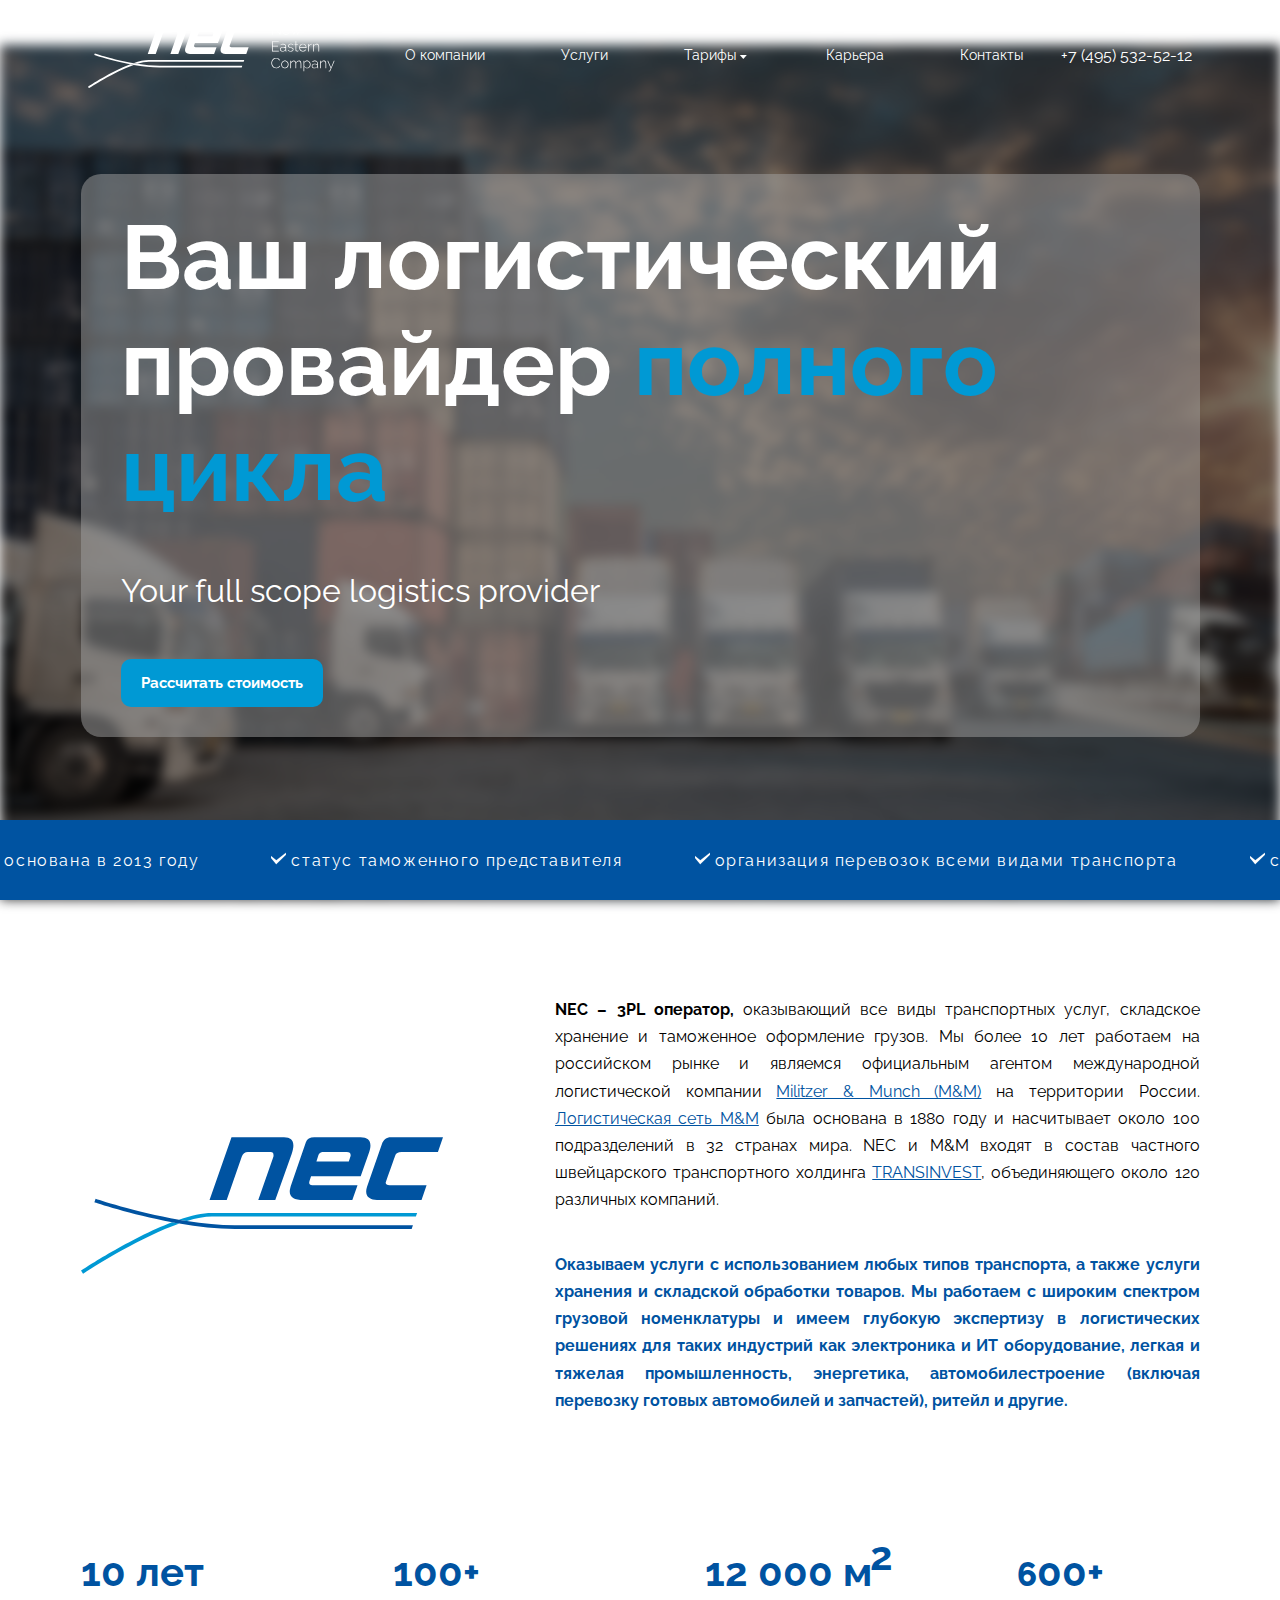
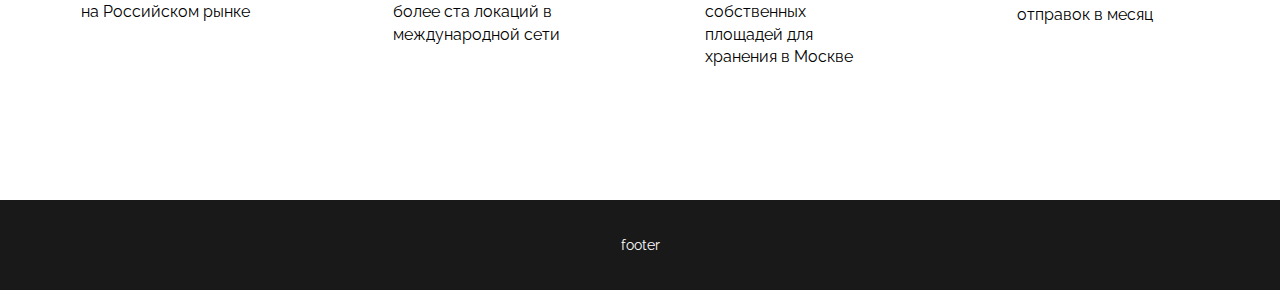
==== index.html @ 43edeeef "first commit" ====
<!DOCTYPE html>
<html lang="ru">
  <head>
    <meta charset="UTF-8" />
    <meta name="viewport" content="width=device-width, initial-scale=1.0" />
    <title>NEC</title>
    <link rel="shortcut icon" href="./img/nec-logo.svg" />
    <link rel="stylesheet" href="styles.css" />
    <link rel="preconnect" href="https://fonts.googleapis.com" />
    <link rel="preconnect" href="https://fonts.gstatic.com" crossorigin />
    <link
      href="https://fonts.googleapis.com/css2?family=Raleway:ital,wght@0,100..900;1,100..900&display=swap"
      rel="stylesheet"
    />
  </head>
  <body>
    <div class="wrapper">
      <header class="header">
        <div class="header__left"></div>
        <nav class="header__center center">
          <a class="center__about" href="index.html#about">О компании</a>
          <a class="center__services" href="#">Услуги</a>
          <div class="center__rate rate">
            Тарифы
            <div class="center__triangle-down">
              <svg class="triangle-down-svg" fill="white" viewBox="0 0 24 24">
                <style>
                  .st0 {
                    fill: none;
                  }
                </style>
                <path d="m6.5 8.5 6 7 6-7h-12z" />
                <path d="M0 0h24v24H0z" class="st0" />
                <path d="M0 0h24v24H0z" class="st0" />
              </svg>
              <nav class="rate__modal">
                <a href="#">Хранение и обработка складских грузов</a>
                <a href="#">Оказание услуг таможенного представителя</a>
                <a href="#">Транспортные услуги</a>
              </nav>
            </div>
          </div>
          <a class="center__career" href="#">Карьера</a>
          <a class="center__contact" href="#">Контакты</a>
        </nav>
        <div class="header__right right">
          <button class="right__telephone">+7 (495) 532-52-12</button>
        </div>
      </header>
      <main class="content">
        <div class="content__info info">
          <div class="info__overlay">
            <h1>Ваш логистический провайдер <span>полного цикла</span></h1>
            <h2>Your full scope logistics provider</h2>
            <button class="content__btn">Рассчитать стоимость</button>
          </div>
          <div class="content__marquee marquee">
            <div class="marquee__text">
              <p>
                <img
                  class="checkbox-svg"
                  src="./img/checkbox.svg"
                  alt="checkbox"
                />компания основана в 2013 году
              </p>
              <p>
                <img
                  class="checkbox-svg"
                  src="./img/checkbox.svg"
                  alt="checkbox"
                />статус таможенного представителя
              </p>
              <p>
                <img
                  class="checkbox-svg"
                  src="./img/checkbox.svg"
                  alt="checkbox"
                />организация перевозок всеми видами транспорта
              </p>
              <p>
                <img
                  class="checkbox-svg"
                  src="./img/checkbox.svg"
                  alt="checkbox"
                />складское хранение
              </p>
              <p>
                <img
                  class="checkbox-svg"
                  src="./img/checkbox.svg"
                  alt="checkbox"
                />компания основана в 2013 году
              </p>
              <p>
                <img
                  class="checkbox-svg"
                  src="./img/checkbox.svg"
                  alt="checkbox"
                />статус таможенного представителя
              </p>
              <p>
                <img
                  class="checkbox-svg"
                  src="./img/checkbox.svg"
                  alt="checkbox"
                />организация перевозок всеми видами транспорта
              </p>
              <p>
                <img
                  class="checkbox-svg"
                  src="./img/checkbox.svg"
                  alt="checkbox"
                />складское хранение
              </p>
              <p>
                <img
                  class="checkbox-svg"
                  src="./img/checkbox.svg"
                  alt="checkbox"
                />компания основана в 2013 году
              </p>
            </div>
          </div>
        </div>
        <div class="content__about about" id="about">
          <div class="about__upper upper">
            <div class="upper__left"></div>
            <div class="upper__right">
              <p>
                <span>NEC – 3PL оператор,</span> оказывающий все виды
                транспортных услуг, складское хранение и таможенное оформление
                грузов. Мы более 10 лет работаем на российском рынке и являемся
                официальным агентом международной логистической компании
                <a href="https://www.mumnet.com/">Militzer & Munch (M&M)</a> на
                территории России.
                <a
                  href="https://www.mumnet.com/ru/%D0%BC%D0%B5%D1%81%D1%82%D0%B0"
                  >Логистическая сеть M&M</a
                >
                была основана в 1880 году и насчитывает около 100 подразделений
                в 32 странах мира. NEC и M&M входят в состав частного
                швейцарского транспортного холдинга
                <a href="https://www.transinvest.ch/home/">TRANSINVEST</a>,
                объединяющего около 120 различных компаний.
              </p>
              <p style="color: #0053a1; font-weight: 700">
                Оказываем услуги с использованием любых типов транспорта, а
                также услуги хранения и складской обработки товаров. Мы работаем
                с широким спектром грузовой номенклатуры и имеем глубокую
                экспертизу в логистических решениях для таких индустрий как
                электроника и ИТ оборудование, легкая и тяжелая промышленность,
                энергетика, автомобилестроение (включая перевозку готовых
                автомобилей и запчастей), ритейл и другие.
              </p>
            </div>
          </div>
          <div class="about__down down">
            <div class="down__market">
              <p class="title">10 лет</p>
              <p class="text">на Российском рынке</p>
            </div>
            <div class="down__location">
              <p class="title">100+</p>
              <p class="text">более ста локаций в международной сети</p>
            </div>
            <div class="down__area">
              <p class="title">12 000 м<sup>2</sup></p>
              <p class="text">собственных площадей для хранения в Москве</p>
            </div>
            <div class="down__sending">
              <p class="title"><span>6</span>00+</p>
              <p class="text">отправок в месяц</p>
            </div>
          </div>
        </div>
      </main>
      <footer class="footer">footer</footer>
    </div>
    <script src="index.js"></script>
  </body>
</html>
---- styles.css ----
* {
  margin: 0;
  border: 0;
  padding: 0;
  box-sizing: border-box;
  font-family: "Raleway", "Arial", sans-serif;
  color: #ffff;
  scroll-behavior: smooth;
}

button {
  cursor: pointer;
}

.wrapper {
  width: 100%;
  height: 100%;
  /*  */
  display: flex;
  flex-direction: column;
  align-items: center;
  /*  */
}

/*  */
.wrapper::before {
  content: "";
  position: absolute;
  width: 100%;
  height: 100%;
  background: url(./img/content-main.jpeg) bottom center/100% no-repeat;
  filter: blur(6px) grayscale(50%) brightness(50%);
  z-index: -1;
}
/*  */

/*  */
/* HEADER */
/*  */

.header {
  width: 100%;
  /*  */
  width: 1119px;
  /*  */
  height: 10vh;
  padding-top: 20px;
  display: flex;
  flex-direction: row;
  justify-content: center;
  align-items: center;
  font-size: 14px;
  /* background-color: rgba(0, 0, 0, 0.9); */
  background-color: transparent;
}

.header__left {
  width: 25%;
  height: 100%;
  background: url(./img/logo-header.svg) center right/250px 70px no-repeat;
  /*  */
  background: url(./img/logo-header.svg) center left/250px 70px no-repeat;
  /*  */
  cursor: pointer;
}

.header__center {
  width: 50%;
  /*  */
  width: 62%;
  /*  */
  height: 100%;
  display: flex;
  flex-direction: row;
  justify-content: space-evenly;
  /*  */
  justify-content: space-around;
  /*  */
  align-items: center;
}

/* .center__about {
} */

/* .center__services {
} */

.center__rate {
  position: relative;
  display: flex;
  flex-direction: row;
  align-items: center;
  cursor: pointer;
}

.rate__modal {
  position: absolute;
  top: 50%;
  left: 50%;
  width: max-content;
  display: flex;
  flex-direction: column;
  padding: 18px 20px;
  border-radius: 10px;
  background-color: white;
  transform: translate(-50%, 15%);
  z-index: 1;
  opacity: 0;
  visibility: hidden;
  transition: opacity 1s, visibility 1s;
  /* display: none; */
}

.rate__modal::before {
  content: "";
  position: absolute;
  top: 4px;
  left: 50%;
  width: 0;
  height: 0;
  border-style: solid;
  border-width: 0px 10px 12px 10px;
  border-color: transparent transparent rgba(255, 255, 255) transparent;
  z-index: 1;
  transform: translate(-50%, -100%);
  opacity: 0;
  visibility: hidden;
  transition: opacity 1s, visibility 1s;
  /* display: none; */
}

.rate__modal a {
  width: 210px;
  font-size: 14px;
  font-weight: 600;
  color: black;
  text-decoration: none;
}

.rate__modal a:not(:last-child) {
  margin-bottom: 1.5em;
}

.rate__modal a:hover {
  color: #0098d4;
}

.center__rate:hover .rate__modal,
.center__rate:hover .rate__modal::before {
  opacity: 1;
  visibility: visible;
  transition: opacity 0.2s, visibility 0.2s;
  /* display: flex; */
}

.center__triangle-down {
  width: 14px;
  height: 18px;
  display: flex;
  flex-direction: row;
  justify-content: center;
  align-items: flex-end;
}

.triangle-down-svg {
  transition-property: fill, transform;
  transition-duration: 0.5s, 0.3s;
}

/* .center__career {
} */

/* .center__contact {
} */

.center__about,
.center__services,
.center__rate,
.center__career,
.center__contact,
.right__telephone {
  position: relative;
  transition: color 0.5s;
  text-decoration: none;
}

.center__about::after,
.center__services::after,
.center__career::after,
.center__contact::after {
  content: "";
  position: absolute;
  left: 0;
  bottom: -6px;
  width: 100%;
  height: 3px;
  background-color: #0098d4;
  transform: scale(0);
  transition: transform 0.5s;
}

.center__about:hover::after,
.center__services:hover::after,
.center__career:hover::after,
.center__contact:hover::after {
  transform: scale(1);
}

.center__about:hover,
.center__services:hover,
.center__rate:hover,
.center__career:hover,
.center__contact:hover,
.right__telephone:hover {
  color: #0098d4;
}

.center__rate:hover .triangle-down-svg {
  fill: #0098d4;
  transition-property: fill, transform;
  transition-duration: 0.5s, 0.3s;
  transform: rotate(180deg);
}

.header__right {
  /* width: 25%; */
  /*  */
  display: flex;
  flex-direction: row;
  justify-content: flex-end;
  align-items: center;
  /*  */
}

.right__telephone {
  font-size: 16px;
  background-color: transparent;
}

/*  */
/* MAIN */
/*  */

.content {
  /* position: relative;
  width: 100%;
  height: 90vh;
  display: flex;
  flex-direction: column;
  justify-content: space-between;
  align-items: center; */
}

.content__info {
  position: relative;
  width: 100%;
  height: 90vh;
  display: flex;
  flex-direction: column;
  justify-content: space-between;
  align-items: center;
}

.content__info::before {
  /* content: "";
  position: absolute;
  width: 100%;
  height: 100%;
  background: url(./img/content-main.jpeg) bottom center/100% no-repeat;
  filter: blur(6px) grayscale(80%);
  z-index: -1; */
}

.info__overlay {
  margin: auto 0;
  background-color: rgba(161, 161, 161, 0.5);
  padding: 30px 40px;
  border-radius: 20px;
}

h1 {
  width: 1039px;
  font-size: 90px;
  font-weight: 700;
}

h2 {
  margin-top: 50px;
  padding-right: 553px;
  font-size: 32px;
  font-weight: 400;
}

h1 span {
  color: #0099d4;
}

.content__btn {
  margin-top: 50px;
  margin-right: 827px;
  padding: 15px 20px;
  border-radius: 10px;
  font-size: 15px;
  font-weight: 700;
  background-color: #0099d4;
  transition: color 0.5s, background-color 0.5s;
}

.content__btn:hover {
  color: #0099d4;
  background-color: white;
  transition: color 0.5s, background-color 0.5s;
}

.content__marquee {
  width: 100%;
  height: 80px;
  display: flex;
  flex-direction: row;
  justify-content: flex-start;
  align-items: center;
  background-color: #0053a1;
  overflow: hidden;
}

.marquee__text {
  display: flex;
  margin-left: 2em;
  flex: 0 0 auto;
  letter-spacing: 0.1em;
  animation: marquee 14s linear forwards infinite;
}

.marquee__text p:not(:last-child) {
  margin-right: 4.5em;
}

.checkbox-svg {
  width: 15px;
  height: 15px;
  margin-right: 5px;
}

@keyframes marquee {
  0% {
    transform: translateX(0);
  }

  100% {
    transform: translateX(-45.7%);
  }
}

.content__about {
  width: 100%;
  /*  */
  width: 1119px;
  /*  */
  height: 100vh;
  display: flex;
  flex-direction: column;
  /*  */
  margin: 0 auto;
  /*  */
  line-height: 1.7em;
  padding-top: 6em;
}

.about__upper {
  width: 100%;
  height: 42%;
  /*  */
  height: 52%;
  /*  */
  display: flex;

  /* background-color: yellow; */
}

.upper__left {
  width: 50%;
  background: url(./img/logo-about.svg) center center/362px 137px no-repeat;
  /*  */
  background: url(./img/logo-about.svg) center left/362px 137px no-repeat;
  /*  */
}
.upper__right {
  width: 50%;
  width: 760px;
  display: flex;
  flex-direction: column;
  justify-content: space-between;
}

.upper__right p {
  text-align: justify;
  font-size: 16px;
  color: black;
}

.upper__right span {
  font-weight: 700;
  color: inherit;
}

.upper__right a {
  color: #0053a1;
  /* text-decoration: none; */
}

.upper__right a:hover {
  color: #00b7ff;
}

.about__down {
  width: 100%;
  height: 58%;
  /*  */
  height: 48%;
  /*  */
  display: flex;
  flex-direction: row;
  justify-content: space-between;
  padding-top: 4em;
  /*  */
  padding-top: 9em;
  /*  */

  /* background-color: teal; */
}

.down__market,
.down__location,
.down__area,
.down__sending {
  position: relative;
  height: 100px;
}

.title,
.title > sup,
.title > span {
  font-size: 40px;
  font-weight: 700;
  color: #0053a1;
}

.title > sup {
  position: absolute;
  top: 0;
  right: 50%;
  right: 0;
  transform: translate(25%, -60%);
}

.title > span {
  font-size: 33px;
  font-weight: 800;
}

.text {
  width: 182px;
  padding-top: 1em;
  font-size: 16px;
  font-weight: 400;
  line-height: 1.4em;
  color: black;
}

/*  */
/* FOOTER */
/*  */

.footer {
  width: 100%;
  height: 10vh;
  display: flex;
  flex-direction: row;
  justify-content: center;
  align-items: center;
  font-size: 14px;
  background-color: rgba(0, 0, 0, 0.9);
}
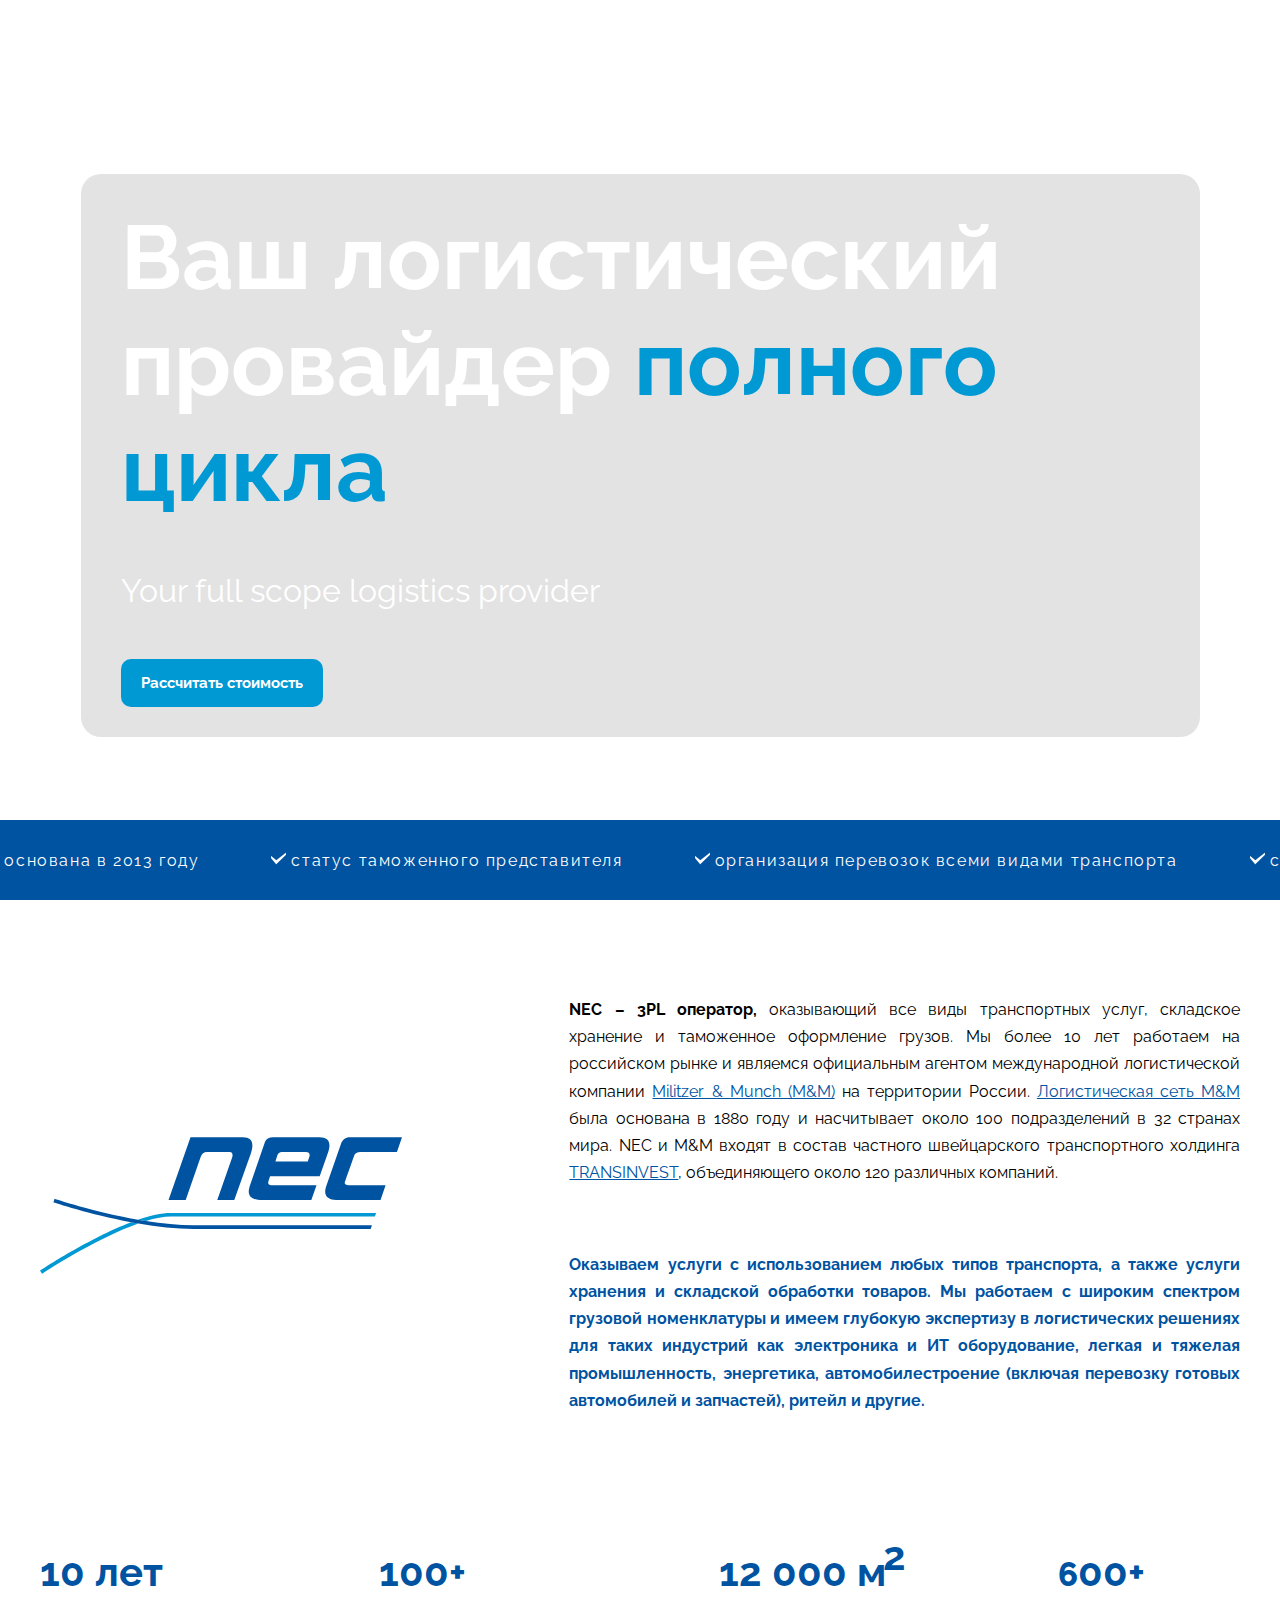
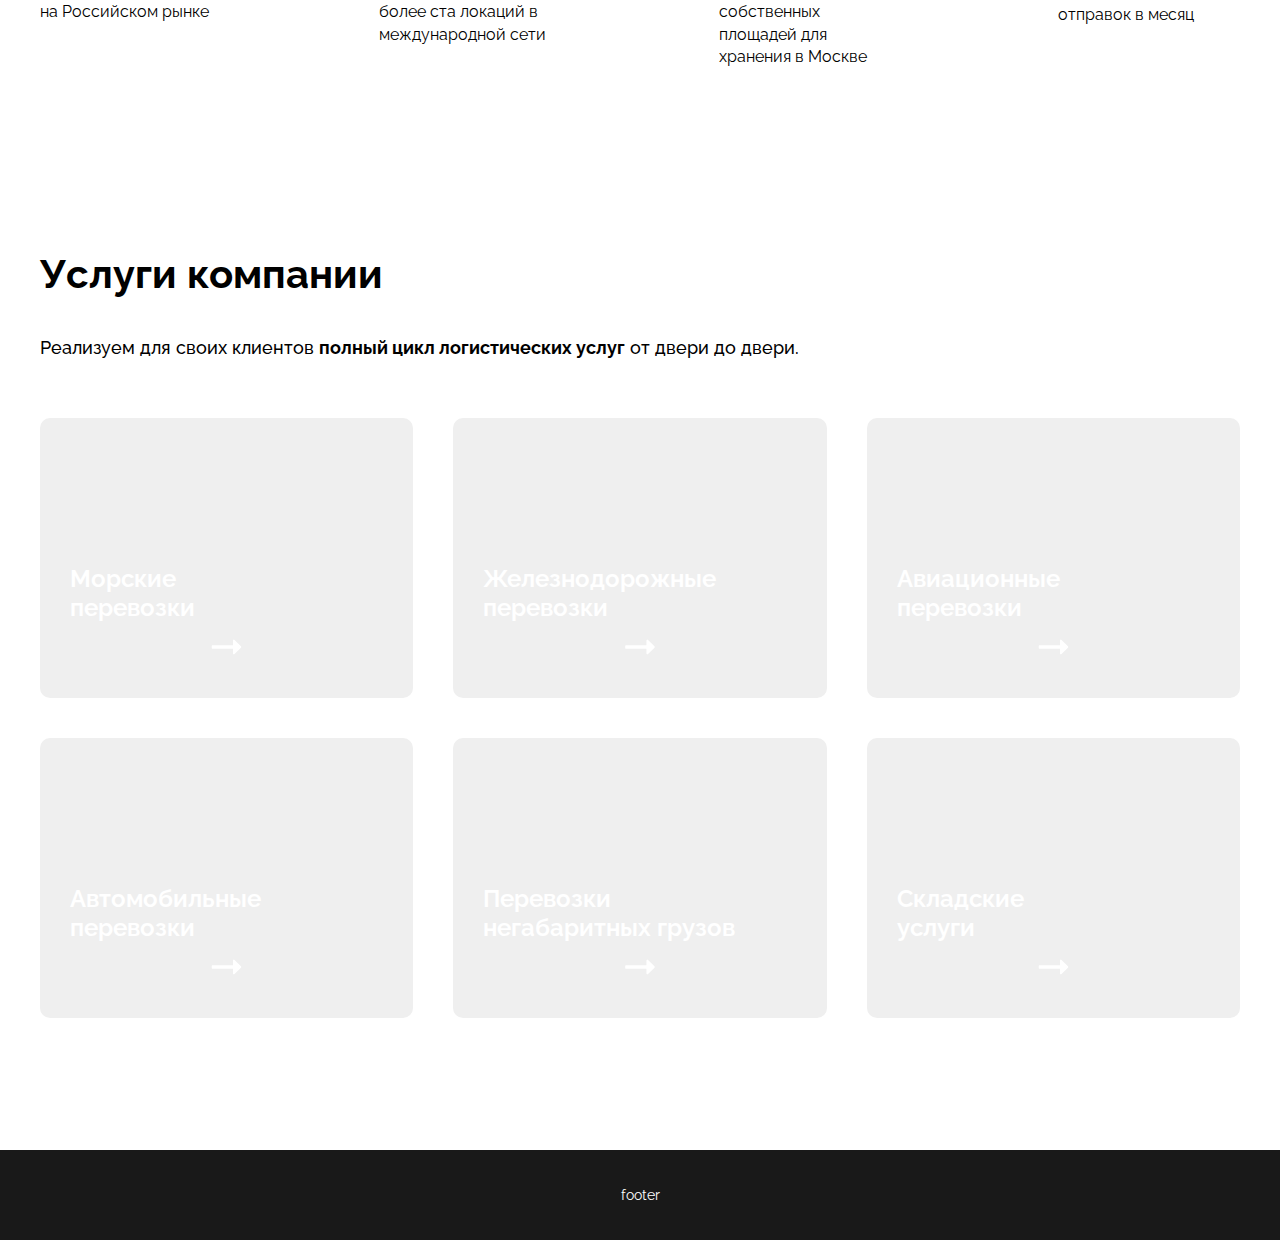
==== commit d8517efc: "half website" ====
--- a/index.html
+++ b/index.html
@@ -19,7 +19,7 @@
         <div class="header__left"></div>
         <nav class="header__center center">
           <a class="center__about" href="index.html#about">О компании</a>
-          <a class="center__services" href="#">Услуги</a>
+          <a class="center__services" href="index.html#services">Услуги</a>
           <div class="center__rate rate">
             Тарифы
             <div class="center__triangle-down">
@@ -173,6 +173,39 @@
             </div>
           </div>
         </div>
+        <div class="content__services services" id="services">
+          <h2>Услуги компании</h2>
+          <h3>
+            Реализуем для своих клиентов
+            <span>полный цикл логистических услуг</span> от двери до двери.
+          </h3>
+          <nav class="services__set">
+            <button class="services__sea-freight set-btn">
+              <p>Морские перевозки</p>
+              <img class="arrow-right-svg" src="./img/arrow-right.svg" alt="" />
+            </button>
+            <button class="services__railway-freight set-btn">
+              <p>Железнодорожные перевозки</p>
+              <img class="arrow-right-svg" src="./img/arrow-right.svg" alt="" />
+            </button>
+            <button class="services__air-freight set-btn">
+              <p>Авиационные перевозки</p>
+              <img class="arrow-right-svg" src="./img/arrow-right.svg" alt="" />
+            </button>
+            <button class="services__road-freight set-btn">
+              <p>Автомобильные перевозки</p>
+              <img class="arrow-right-svg" src="./img/arrow-right.svg" alt="" />
+            </button>
+            <button class="services__oversized-cargoes-transportation set-btn">
+              <p>Перевозки <span>негабаритных грузов</span></p>
+              <img class="arrow-right-svg" src="./img/arrow-right.svg" alt="" />
+            </button>
+            <button class="services__warehousing-services set-btn">
+              <p>Складские услуги</p>
+              <img class="arrow-right-svg" src="./img/arrow-right.svg" alt="" />
+            </button>
+          </nav>
+        </div>
       </main>
       <footer class="footer">footer</footer>
     </div>
--- a/styles.css
+++ b/styles.css
@@ -4,7 +4,6 @@
   padding: 0;
   box-sizing: border-box;
   font-family: "Raleway", "Arial", sans-serif;
-  color: #ffff;
   scroll-behavior: smooth;
 }
 
@@ -28,8 +27,11 @@
   position: absolute;
   width: 100%;
   height: 100%;
-  background: url(./img/content-main.jpeg) bottom center/100% no-repeat;
-  filter: blur(6px) grayscale(50%) brightness(50%);
+  /* background: url(./img/content-main.jpeg) bottom center/100% no-repeat; */
+  background: url(https://optim.tildacdn.com/tild6464-6234-4565-a164-373837366163/-/format/webp/bg.png)
+    center center/100% no-repeat;
+  /* filter: blur(6px) grayscale(50%) brightness(50%); */
+  filter: brightness(70%);
   z-index: -1;
 }
 /*  */
@@ -42,16 +44,21 @@
   width: 100%;
   /*  */
   width: 1119px;
+  width: 80em;
+  /* width: 1200px; */
   /*  */
   height: 10vh;
-  padding-top: 20px;
+  padding-top: 30px;
+  /* padding-top: 30px; */
+  /* padding-top: 40px; */
+  /* margin-top: 40px; */
   display: flex;
   flex-direction: row;
   justify-content: center;
   align-items: center;
   font-size: 14px;
   /* background-color: rgba(0, 0, 0, 0.9); */
-  background-color: transparent;
+  /* background-color: transparent; */
 }
 
 .header__left {
@@ -181,6 +188,7 @@
 .right__telephone {
   position: relative;
   transition: color 0.5s;
+  color: #ffff;
   text-decoration: none;
 }
 
@@ -259,6 +267,7 @@
   flex-direction: column;
   justify-content: space-between;
   align-items: center;
+  color: #ffff;
 }
 
 .content__info::before {
@@ -274,6 +283,10 @@
 .info__overlay {
   margin: auto 0;
   background-color: rgba(161, 161, 161, 0.5);
+  /*  */
+  background-color: rgba(161, 161, 161, 0.3);
+
+  /*  */
   padding: 30px 40px;
   border-radius: 20px;
 }
@@ -302,6 +315,7 @@
   border-radius: 10px;
   font-size: 15px;
   font-weight: 700;
+  color: #ffff;
   background-color: #0099d4;
   transition: color 0.5s, background-color 0.5s;
 }
@@ -355,6 +369,7 @@
   width: 100%;
   /*  */
   width: 1119px;
+  width: 1200px;
   /*  */
   height: 100vh;
   display: flex;
@@ -373,8 +388,6 @@
   height: 52%;
   /*  */
   display: flex;
-
-  /* background-color: yellow; */
 }
 
 .upper__left {
@@ -425,8 +438,6 @@
   /*  */
   padding-top: 9em;
   /*  */
-
-  /* background-color: teal; */
 }
 
 .down__market,
@@ -467,6 +478,180 @@
   color: black;
 }
 
+.content__services {
+  width: 100%;
+  width: 1200px;
+  height: 100vh;
+  color: #ffff;
+  color: black;
+  margin: 0 auto;
+}
+
+.content__services > h2 {
+  font-size: 40px;
+  font-weight: 700;
+}
+
+.content__services > h3 {
+  padding-top: 40px;
+  font-size: 18px;
+  font-weight: 500;
+}
+
+.content__services > h3 > span {
+  font-weight: 700;
+}
+
+.services__set {
+  width: 100%;
+  display: flex;
+  flex-direction: row;
+  flex-wrap: wrap;
+  align-items: center;
+  padding-top: 60px;
+}
+
+.set-btn {
+  position: relative;
+  width: 360px;
+  /* width: 33.33%; */
+  height: 280px;
+  display: flex;
+  flex-direction: column;
+  justify-content: center;
+  flex: 1 0 auto;
+  padding: 0 30px;
+  border-radius: 10px;
+  font-size: 24px;
+  font-weight: 650;
+  color: #ffff;
+  transition: transform 0.2s;
+  z-index: 0;
+}
+
+.set-btn::before {
+  border-radius: 10px;
+}
+
+.set-btn:hover {
+  transform: scale(1.05);
+}
+
+.set-btn > p {
+  width: 240px;
+  padding-top: 110px;
+  text-align: left;
+}
+
+.services__sea-freight > p {
+  width: 200px;
+}
+
+.services__warehousing-services > p {
+  width: 130px;
+}
+
+.services__oversized-cargoes-transportation > p > span {
+  display: block;
+  width: 255px;
+}
+
+.services__sea-freight::before {
+  content: "";
+  position: absolute;
+  top: 0;
+  left: 0;
+  width: 100%;
+  height: 100%;
+  background: url(https://optim.tildacdn.com/tild3962-3135-4561-a635-656566323666/-/cover/432x336/center/center/-/format/webp/image.png)
+    center center/100% no-repeat;
+  filter: brightness(40%) contrast(80%);
+  z-index: -1;
+}
+
+.services__railway-freight::before {
+  content: "";
+  position: absolute;
+  top: 0;
+  left: 0;
+  width: 100%;
+  height: 100%;
+  background: url(https://optim.tildacdn.com/tild6530-3938-4464-b666-646639633562/-/cover/432x336/center/center/-/format/webp/noroot.jpg)
+    center center/100% no-repeat;
+  filter: brightness(40%) contrast(80%);
+  z-index: -1;
+}
+
+.services__air-freight::before {
+  content: "";
+  position: absolute;
+  top: 0;
+  left: 0;
+  width: 100%;
+  height: 100%;
+  background: url(https://optim.tildacdn.com/tild3861-3564-4766-a566-633937653135/-/cover/432x336/center/center/-/format/webp/noroot.jpg)
+    center center/100% no-repeat;
+  filter: brightness(40%) contrast(80%);
+  z-index: -1;
+}
+
+.services__road-freight::before {
+  content: "";
+  position: absolute;
+  top: 0;
+  left: 0;
+  width: 100%;
+  height: 100%;
+  background: url(https://optim.tildacdn.com/tild3264-3964-4535-a139-363664616536/-/cover/432x336/center/center/-/format/webp/image.png)
+    center center/100% no-repeat;
+  filter: brightness(40%) contrast(80%);
+  z-index: -1;
+}
+
+.services__oversized-cargoes-transportation::before {
+  content: "";
+  position: absolute;
+  top: 0;
+  left: 0;
+  width: 100%;
+  height: 100%;
+  background: url(https://optim.tildacdn.com/tild6236-6363-4535-b036-633136323230/-/cover/432x336/center/center/-/format/webp/noroot.jpg)
+    center top/110% no-repeat;
+  filter: brightness(40%) contrast(80%);
+  z-index: -1;
+}
+
+.services__warehousing-services::before {
+  content: "";
+  position: absolute;
+  top: 0;
+  left: 0;
+  width: 100%;
+  height: 100%;
+  background: url(https://optim.tildacdn.com/tild3735-3735-4165-b033-356133346433/-/cover/432x336/center/center/-/format/webp/image.png)
+    center center/100% no-repeat;
+  filter: brightness(40%) contrast(80%);
+  z-index: -1;
+}
+
+.services__sea-freight,
+.services__railway-freight,
+.services__air-freight {
+  margin-bottom: 40px;
+}
+
+.services__railway-freight,
+.services__oversized-cargoes-transportation {
+  margin-left: 40px;
+  margin-right: 40px;
+}
+
+.arrow-right-svg {
+  width: auto;
+  height: 40px;
+  padding-top: 10px;
+}
+
 /*  */
 /* FOOTER */
 /*  */
@@ -479,5 +664,6 @@
   justify-content: center;
   align-items: center;
   font-size: 14px;
+  color: #ffff;
   background-color: rgba(0, 0, 0, 0.9);
 }
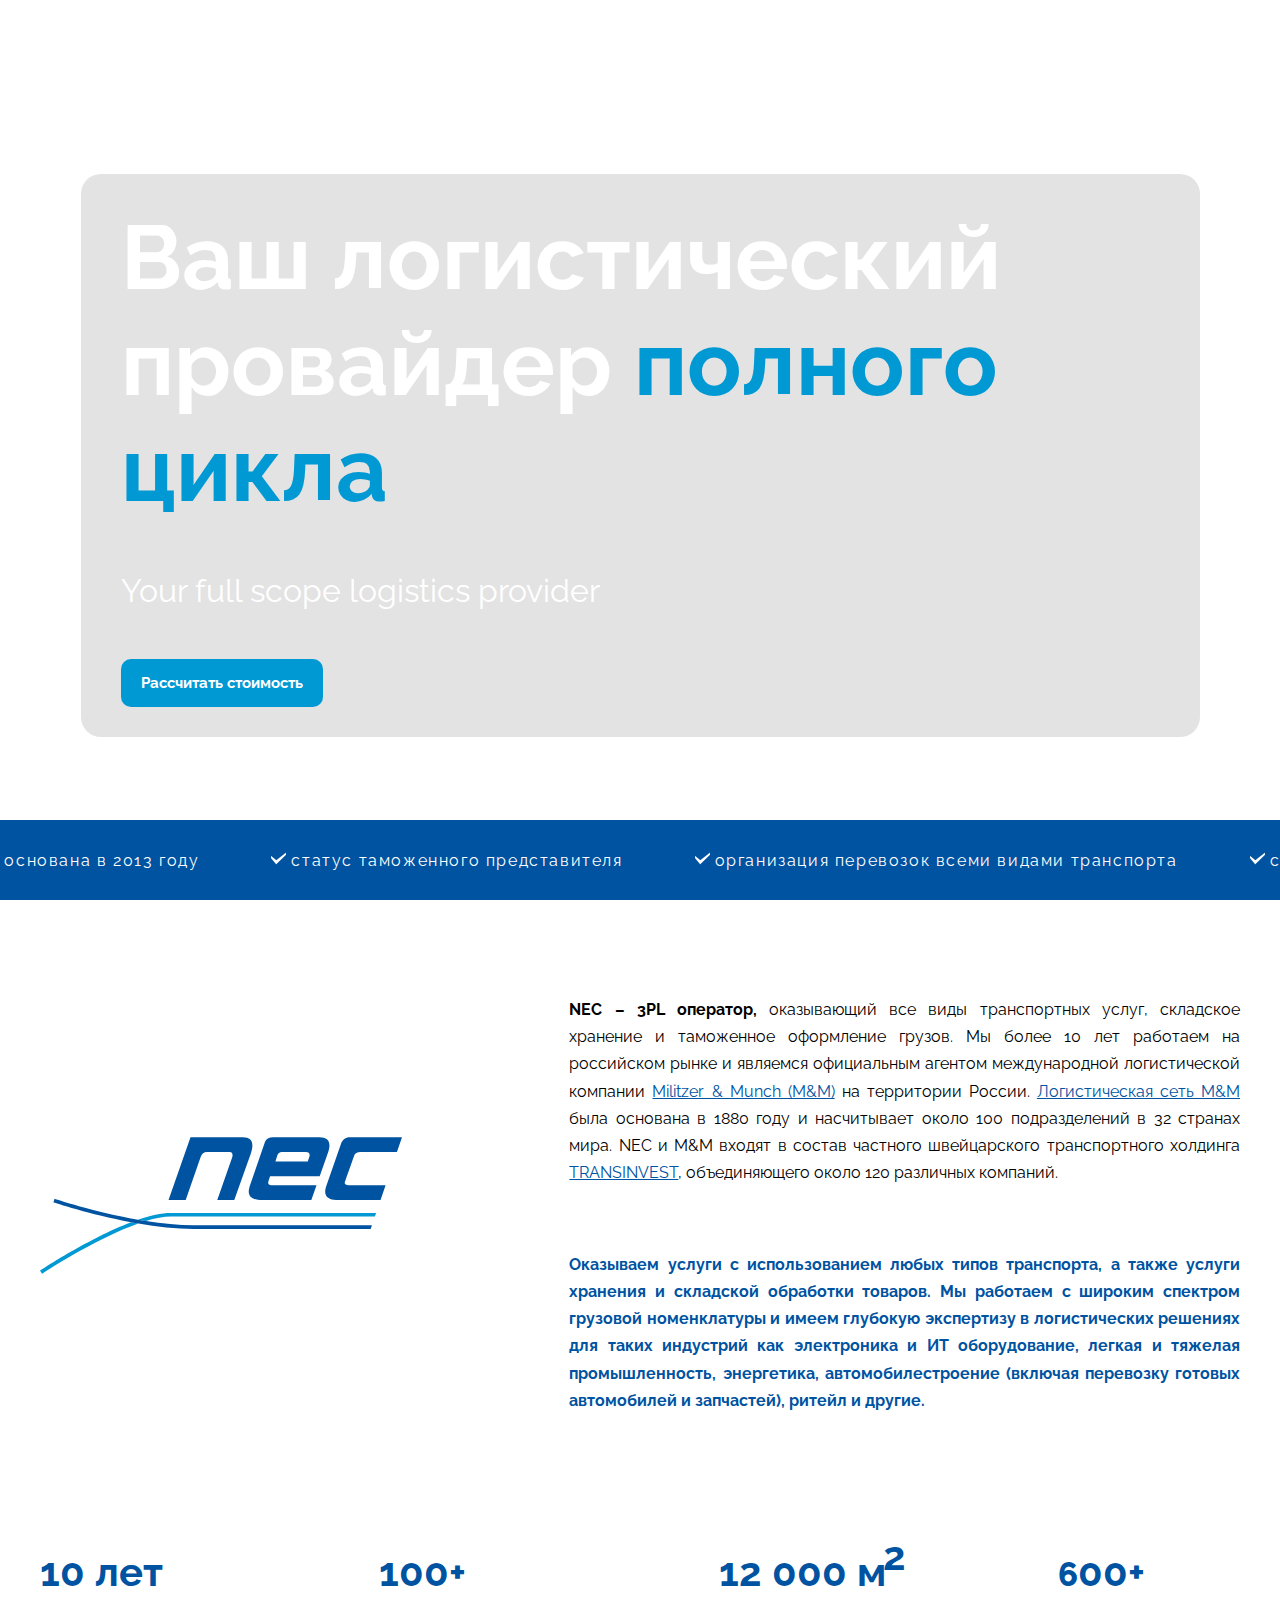
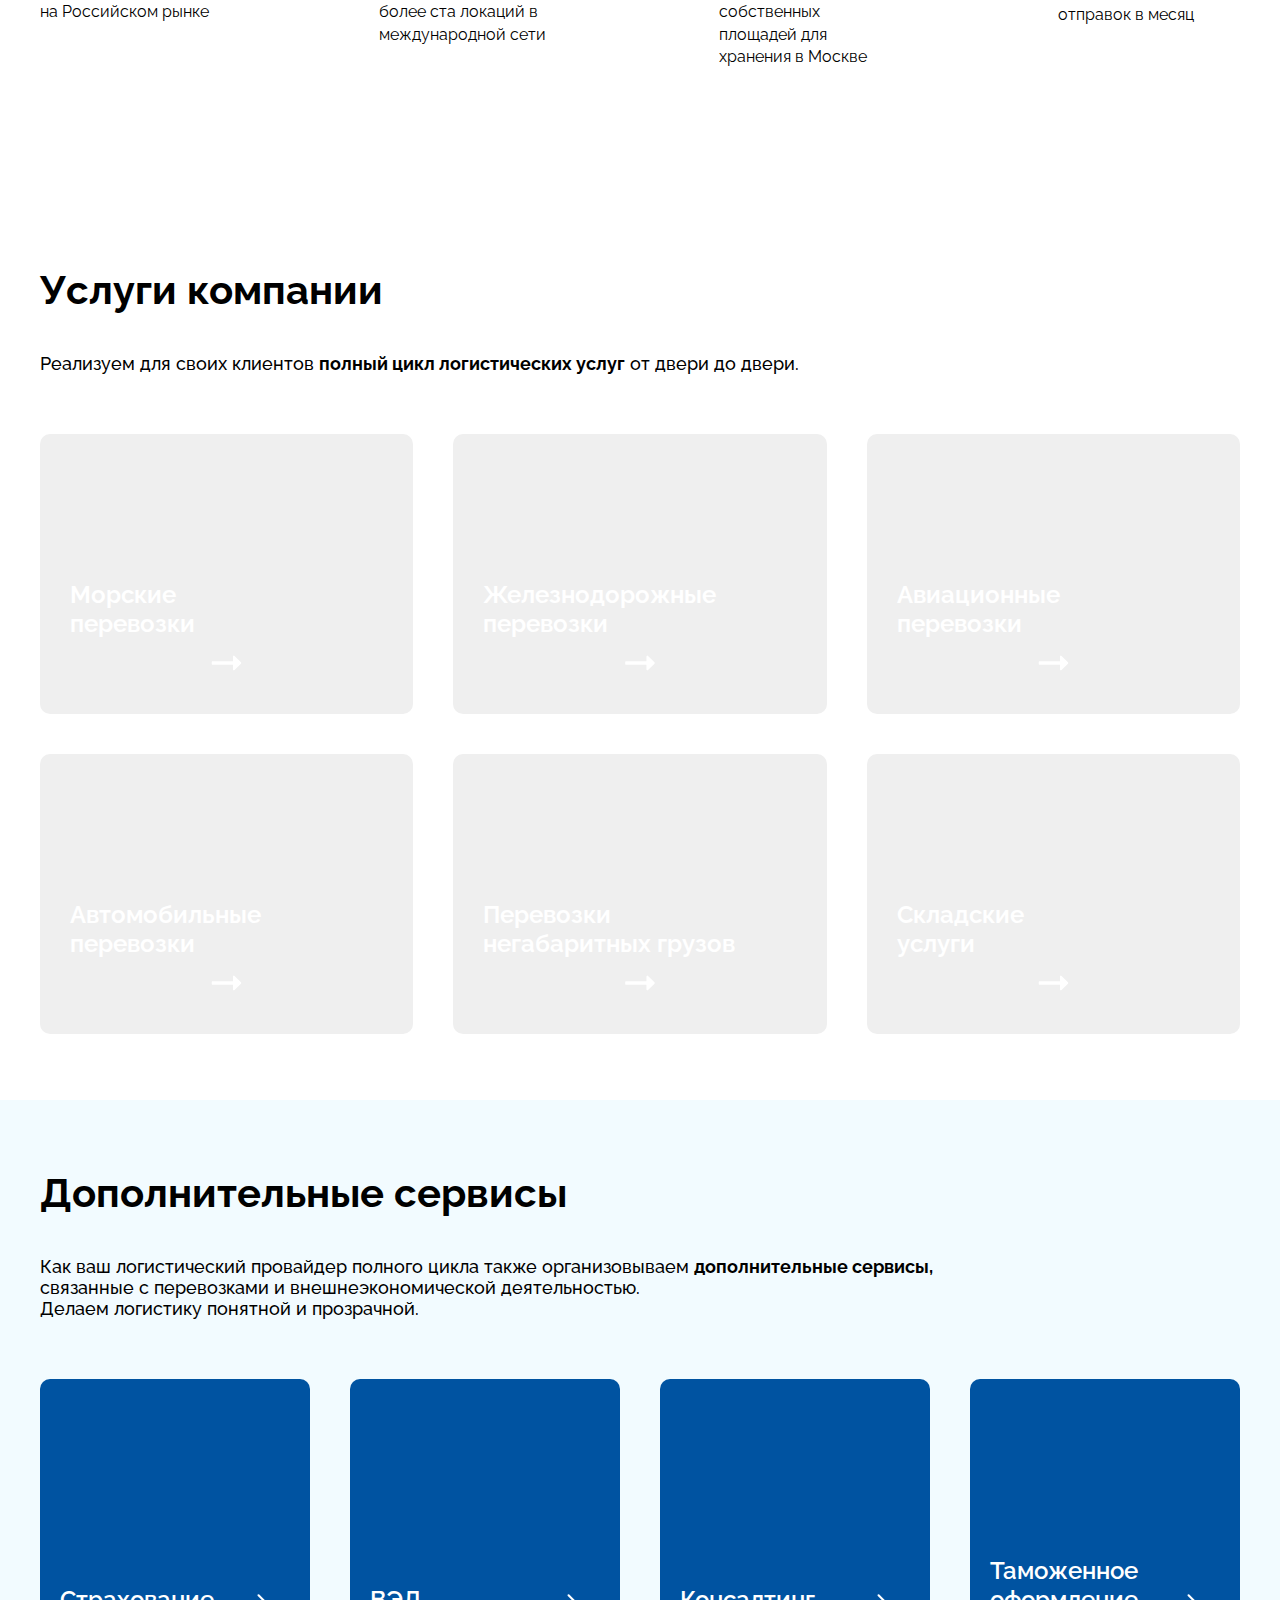
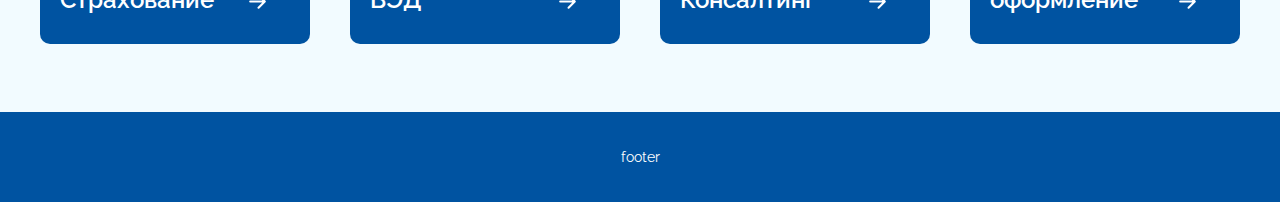
==== commit 9d2cbb04: "add additional-services" ====
--- a/index.html
+++ b/index.html
@@ -44,7 +44,7 @@
           <a class="center__contact" href="#">Контакты</a>
         </nav>
         <div class="header__right right">
-          <button class="right__telephone">+7 (495) 532-52-12</button>
+          <button class="right__phone">+7 (495) 532-52-12</button>
         </div>
       </header>
       <main class="content">
@@ -174,41 +174,97 @@
           </div>
         </div>
         <div class="content__services services" id="services">
-          <h2>Услуги компании</h2>
-          <h3>
-            Реализуем для своих клиентов
-            <span>полный цикл логистических услуг</span> от двери до двери.
-          </h3>
-          <nav class="services__set">
-            <button class="services__sea-freight set-btn">
-              <p>Морские перевозки</p>
-              <img class="arrow-right-svg" src="./img/arrow-right.svg" alt="" />
-            </button>
-            <button class="services__railway-freight set-btn">
-              <p>Железнодорожные перевозки</p>
-              <img class="arrow-right-svg" src="./img/arrow-right.svg" alt="" />
-            </button>
-            <button class="services__air-freight set-btn">
-              <p>Авиационные перевозки</p>
-              <img class="arrow-right-svg" src="./img/arrow-right.svg" alt="" />
-            </button>
-            <button class="services__road-freight set-btn">
-              <p>Автомобильные перевозки</p>
-              <img class="arrow-right-svg" src="./img/arrow-right.svg" alt="" />
-            </button>
-            <button class="services__oversized-cargoes-transportation set-btn">
-              <p>Перевозки <span>негабаритных грузов</span></p>
-              <img class="arrow-right-svg" src="./img/arrow-right.svg" alt="" />
-            </button>
-            <button class="services__warehousing-services set-btn">
-              <p>Складские услуги</p>
-              <img class="arrow-right-svg" src="./img/arrow-right.svg" alt="" />
-            </button>
-          </nav>
+          <div class="services__info info-services">
+            <h2>Услуги компании</h2>
+            <h3>
+              Реализуем для своих клиентов
+              <span>полный цикл логистических услуг</span> от двери до двери.
+            </h3>
+            <div class="services__set">
+              <button class="services__sea-freight set-btn">
+                <p>Морские перевозки</p>
+                <img class="arrow-right-svg" src="./img/arrow-right.svg" alt="" />
+              </button>
+              <button class="services__railway-freight set-btn">
+                <p>Железнодорожные перевозки</p>
+                <img class="arrow-right-svg" src="./img/arrow-right.svg" alt="" />
+              </button>
+              <button class="services__air-freight set-btn">
+                <p>Авиационные перевозки</p>
+                <img class="arrow-right-svg" src="./img/arrow-right.svg" alt="" />
+              </button>
+              <button class="services__road-freight set-btn">
+                <p>Автомобильные перевозки</p>
+                <img class="arrow-right-svg" src="./img/arrow-right.svg" alt="" />
+              </button>
+              <button class="services__oversized-cargoes-transportation set-btn">
+                <p>Перевозки <span>негабаритных грузов</span></p>
+                <img class="arrow-right-svg" src="./img/arrow-right.svg" alt="" />
+              </button>
+              <button class="services__warehousing-services set-btn">
+                <p>Складские услуги</p>
+                <img class="arrow-right-svg" src="./img/arrow-right.svg" alt="" />
+              </button>
+            </div>
+          </div>
+        </div>
+        <div
+          class="content__additional-services additional-services"
+          id="additional-services"
+        >
+          <div class="additional-services__info info-additional">
+            <h2>Дополнительные сервисы</h2>
+            <h3>
+              Как ваш логистический провайдер полного цикла также организовываем
+              <span class="info-additional__emphasis"
+                >дополнительные сервисы,</span
+              >
+              связанные с перевозками и внешнеэкономической деятельностью.
+              <span class="info-additional__paragraph"
+                >Делаем логистику понятной и прозрачной.</span
+              >
+            </h3>
+            <div class="info-additional__cards cards">
+              <button class="cards__insurance cards-btn">
+                <p>Страхование</p>
+                <img
+                  class="arrow-right-additional-svg"
+                  src="./img/arrow-right-additional.svg"
+                  alt=""
+                />
+              </button>
+              <button
+                class="cards__foreignEconomicActivity cards-btn"
+              >
+                <p>ВЭД</p>
+                <img
+                  class="arrow-right-additional-svg"
+                  src="./img/arrow-right-additional.svg"
+                  alt=""
+                />
+              </button>
+              <button class="cards__consulting cards-btn">
+                <p>Консалтинг</p>
+                <img
+                  class="arrow-right-additional-svg"
+                  src="./img/arrow-right-additional.svg"
+                  alt=""
+                />
+              </button>
+              <button class="cards__customsClearance cards-btn">
+                <p>Таможенное оформление</p>
+                <img
+                  class="arrow-right-additional-svg"
+                  src="./img/arrow-right-additional.svg"
+                  alt=""
+                />
+              </button>
+            </div>
+          </div>
         </div>
       </main>
       <footer class="footer">footer</footer>
     </div>
-    <script src="index.js"></script>
+    <script type="module" src="index.js"></script>
   </body>
 </html>
--- a/styles.css
+++ b/styles.css
@@ -14,11 +14,9 @@
 .wrapper {
   width: 100%;
   height: 100%;
-  /*  */
   display: flex;
   flex-direction: column;
   align-items: center;
-  /*  */
 }
 
 /*  */
@@ -49,9 +47,6 @@
   /*  */
   height: 10vh;
   padding-top: 30px;
-  /* padding-top: 30px; */
-  /* padding-top: 40px; */
-  /* margin-top: 40px; */
   display: flex;
   flex-direction: row;
   justify-content: center;
@@ -64,10 +59,7 @@
 .header__left {
   width: 25%;
   height: 100%;
-  background: url(./img/logo-header.svg) center right/250px 70px no-repeat;
-  /*  */
   background: url(./img/logo-header.svg) center left/250px 70px no-repeat;
-  /*  */
   cursor: pointer;
 }
 
@@ -185,7 +177,7 @@
 .center__rate,
 .center__career,
 .center__contact,
-.right__telephone {
+.right__phone {
   position: relative;
   transition: color 0.5s;
   color: #ffff;
@@ -219,7 +211,7 @@
 .center__rate:hover,
 .center__career:hover,
 .center__contact:hover,
-.right__telephone:hover {
+.right__phone:hover {
   color: #0098d4;
 }
 
@@ -240,7 +232,7 @@
   /*  */
 }
 
-.right__telephone {
+.right__phone {
   font-size: 16px;
   background-color: transparent;
 }
@@ -249,15 +241,15 @@
 /* MAIN */
 /*  */
 
-.content {
-  /* position: relative;
+/* .content {
+  position: relative;
   width: 100%;
   height: 90vh;
   display: flex;
   flex-direction: column;
   justify-content: space-between;
-  align-items: center; */
-}
+  align-items: center;
+} */
 
 .content__info {
   position: relative;
@@ -270,15 +262,15 @@
   color: #ffff;
 }
 
-.content__info::before {
-  /* content: "";
+/* .content__info::before {
+  content: "";
   position: absolute;
   width: 100%;
   height: 100%;
   background: url(./img/content-main.jpeg) bottom center/100% no-repeat;
   filter: blur(6px) grayscale(80%);
-  z-index: -1; */
-}
+  z-index: -1;
+} */
 
 .info__overlay {
   margin: auto 0;
@@ -355,15 +347,9 @@
   margin-right: 5px;
 }
 
-@keyframes marquee {
-  0% {
-    transform: translateX(0);
-  }
-
-  100% {
-    transform: translateX(-45.7%);
-  }
-}
+/*  */
+/* CONTENT__ABOUT */
+/*  */
 
 .content__about {
   width: 100%;
@@ -478,27 +464,38 @@
   color: black;
 }
 
+/*  */
+/* CONTENT__SERVICES */
+/*  */
+
 .content__services {
   width: 100%;
+  height: 100vh;
+  display: flex;
+  justify-content: center;
+  align-items: center;
+}
+
+.info-services {
   width: 1200px;
-  height: 100vh;
-  color: #ffff;
-  color: black;
-  margin: 0 auto;
-}
-
-.content__services > h2 {
+  display: flex;
+  flex-direction: column;
+}
+
+.info-services > h2 {
+  margin-top: 0;
   font-size: 40px;
   font-weight: 700;
 }
 
-.content__services > h3 {
+.info-services > h3 {
   padding-top: 40px;
   font-size: 18px;
   font-weight: 500;
-}
-
-.content__services > h3 > span {
+  animation: from-left 0.7s forwards;
+}
+
+.info-services > h3 > span {
   font-weight: 700;
 }
 
@@ -653,6 +650,462 @@
 }
 
 /*  */
+/* CONTENT__ADDITIONAL-SERVICES */
+/*  */
+
+.content__additional-services {
+  width: 100%;
+  /* height: 76vh; */
+  height: 68vh;
+  display: flex;
+  justify-content: center;
+  align-items: center;
+  background-color: rgb(242, 251, 255);
+}
+
+.additional-services__info {
+  width: 1200px;
+  display: flex;
+  flex-direction: column;
+}
+
+.additional-services__info > h2 {
+  margin-top: 0;
+  font-size: 40px;
+  font-weight: 700;
+}
+
+.additional-services__info > h3 {
+  width: 900px;
+  padding-top: 40px;
+  font-size: 18px;
+  font-weight: 500;
+  animation: from-left 0.7s forwards;
+}
+
+.info-additional__emphasis {
+  font-weight: 700;
+}
+
+.info-additional__paragraph {
+  display: block;
+}
+
+.info-additional__cards {
+  width: 100%;
+  display: flex;
+  flex-direction: row;
+  align-items: center;
+  padding-top: 60px;
+}
+
+.cards-btn {
+  width: 265px;
+  height: 265px;
+  position: relative;
+  display: flex;
+  flex-direction: row;
+  justify-content: flex-start;
+  align-items: flex-end;
+  flex: 1 0 auto;
+  padding: 0 30px 30px 20px;
+  border-radius: 10px;
+  font-size: 24px;
+  font-weight: 600;
+  transition: transform 0.2s;
+  color: #ffff;
+  background-color: #0053a1;
+  z-index: 0;
+}
+
+.cards-btn:hover {
+  transform: scale(1.05);
+}
+
+.cards-btn > p {
+  width: 185px;
+  text-align: left;
+}
+
+.cards__foreignEconomicActivity {
+  margin-left: 40px;
+  margin-right: 40px;
+}
+
+.cards__consulting {
+  margin-right: 40px;
+}
+
+.cards__insurance::after {
+  content: "";
+  position: absolute;
+  top: 0;
+  right: 0;
+  width: 100%;
+  height: 100%;
+  background: url(https://static.tildacdn.com/tild6163-6237-4738-a463-653332323665/shield.svg)
+    85% 15%/90px 90px no-repeat;
+  z-index: 1;
+}
+
+.cards__foreignEconomicActivity::after {
+  content: "";
+  position: absolute;
+  top: 0;
+  right: 0;
+  width: 100%;
+  height: 100%;
+  background: url(https://static.tildacdn.com/tild6430-3161-4235-a262-613166636638/computer.svg)
+    85% 15%/90px 90px no-repeat;
+  z-index: 1;
+}
+
+.cards__consulting::after {
+  content: "";
+  position: absolute;
+  top: 0;
+  right: 0;
+  width: 100%;
+  height: 100%;
+  background: url(https://static.tildacdn.com/tild6165-3034-4537-b161-393065366666/talk.svg)
+    85% 20%/90px 90px no-repeat;
+  z-index: 1;
+}
+
+.cards__customsClearance::after {
+  content: "";
+  position: absolute;
+  top: 0;
+  right: 0;
+  width: 100%;
+  height: 100%;
+  background: url(https://optim.tildacdn.com/tild3366-6432-4466-b637-383731346166/-/resize/134x/-/format/webp/custom-clearance.png)
+    85% 15%/90px 90px no-repeat;
+  z-index: 1;
+}
+
+.arrow-right-additional-svg {
+  width: 25px;
+  height: auto;
+}
+
+/*  */
+/* OVERLAY & MODAL */
+/*  */
+
+.overlay {
+  position: fixed;
+  width: 100%;
+  height: 100%;
+  top: 0;
+  left: 0;
+  background-color: rgba(0, 110, 255, 0.25);
+  cursor: pointer;
+  z-index: 1;
+}
+
+.modal__close {
+  position: absolute;
+  top: 0;
+  right: 0;
+  margin: 11px 12px 0 0;
+  background-color: transparent;
+  z-index: 2;
+}
+
+.cross-svg {
+  width: 40px;
+  height: 40px;
+}
+
+.modal {
+  position: absolute;
+  top: 50%;
+  left: 50%;
+  width: 926px;
+  height: 400px;
+  transform: translate(-50%, -50%);
+  display: flex;
+  flex-direction: row;
+  border-radius: 10px 13px 13px 10px;
+  background-color: #ffff;
+  cursor: default;
+  z-index: 3;
+}
+
+.modal-air {
+  height: 496px;
+}
+
+.modal-oversized {
+  height: 450px;
+}
+
+.modal-insurance,
+.modal-foreign,
+.modal-consulting,
+.modal-customs {
+  height: 469px;
+}
+
+.modal__left {
+  width: 525px;
+  height: 100%;
+  display: flex;
+  flex-direction: column;
+  flex-wrap: nowrap;
+  justify-content: space-between;
+  align-items: flex-start;
+  padding-top: 44px;
+  padding-left: 28px;
+}
+
+.modal__left-air {
+  width: 446px;
+}
+
+.modal__left-oversized,
+.modal__left-warehousing {
+  width: 484px;
+}
+
+.modal__left-insurance,
+.modal__left-foreign,
+.modal__left-consulting,
+.modal__left-customs {
+  width: 582px;
+}
+
+.modal__title {
+  width: 448px;
+  height: 96px;
+  font-size: 40px;
+  font-weight: 700;
+  user-select: none;
+  animation: from-left 0.7s forwards;
+}
+
+.modal__sea-title,
+.modal__warehousing-services-title,
+.modal__customs-title {
+  height: 48px;
+}
+
+.modal__customs-title {
+  width: 523px;
+}
+
+.modal__ul {
+  margin-bottom: 14px;
+  animation: from-left 0.7s forwards;
+}
+
+.ul-sea {
+  margin-bottom: 40px;
+}
+
+.ul-oversized {
+  margin-bottom: 5px;
+}
+
+.ul-warehousing {
+  margin-bottom: 65px;
+}
+
+.ul-foreign {
+  margin-bottom: 68px;
+}
+
+.ul-consulting {
+  margin-bottom: 135px;
+}
+
+.ul-customs {
+  margin-bottom: 0px;
+}
+
+.modal__ul > li {
+  margin-top: 5px;
+  margin-left: 20px;
+  font-size: 16px;
+  line-height: 1.5em;
+}
+
+.ul-sea > li {
+  width: 428px;
+}
+
+.ul-railway > li {
+  width: 441px;
+}
+
+.ul-air > li {
+  width: 405px;
+}
+
+.ul-road > li {
+  width: 453px;
+}
+
+.ul-oversized > li {
+  width: 401px;
+}
+
+.ul-warehousing > li {
+  width: 388px;
+}
+
+.ul-insurance > li,
+.ul-foreign > li,
+.ul-consulting > li,
+.ul-customs > li {
+  width: 488px;
+}
+
+.modal__button {
+  padding: 15px 20px;
+  border-radius: 10px;
+  font-size: 15px;
+  font-weight: 700;
+  color: #ffff;
+  background-color: #0099d4;
+  transition: background-color 0.5s;
+  animation: from-bottom 0.7s forwards;
+}
+
+.services-button {
+  margin-bottom: 30px;
+}
+
+.additional-services-button {
+  margin-bottom: 10px;
+}
+
+.modal__button:hover {
+  background-color: #0053a1;
+  transition: background-color 0.5s;
+}
+
+.modal__right-sea {
+  width: 401px;
+  height: 100%;
+  border-radius: 0 10px 10px 0;
+  background: url(https://optim.tildacdn.com/tild3462-6566-4564-a666-303331653736/-/cover/480x480/center/center/-/format/webp/photo.png)
+    center/100% 100% no-repeat;
+  animation: from-right 0.7s forwards;
+}
+
+.modal__right-railway {
+  width: 401px;
+  height: 100%;
+  border-radius: 0 10px 10px 0;
+  background: url(https://optim.tildacdn.com/tild6334-3030-4933-a639-643264623661/-/cover/480x480/left/center/-/format/webp/train.jpeg)
+    center/100% 100% no-repeat;
+  animation: from-right 0.7s forwards;
+}
+
+.modal__right-air {
+  width: 480px;
+  height: 100%;
+  border-radius: 0 10px 10px 0;
+  background: url(https://optim.tildacdn.com/tild6137-6530-4737-a366-323438393336/-/cover/480x496/center/center/-/format/webp/air.jpeg)
+    center/100% 100% no-repeat;
+  animation: from-right 0.7s forwards;
+}
+
+.modal__right-road {
+  width: 401px;
+  height: 100%;
+  border-radius: 0 10px 10px 0;
+  background: url(https://optim.tildacdn.com/tild6132-6264-4530-a637-623166306162/-/cover/480x480/center/center/-/format/webp/image_6.png)
+    center/100% 100% no-repeat;
+  animation: from-right 0.7s forwards;
+}
+
+.modal__right-oversized {
+  width: 442px;
+  height: 100%;
+  border-radius: 0 10px 10px 0;
+  background: url(https://optim.tildacdn.com/tild6531-3362-4065-b037-313130373433/-/cover/442x450/center/center/-/format/webp/noroot.jpg)
+    left/150% 100% no-repeat;
+  animation: from-right 0.7s forwards;
+}
+
+.modal__right-warehousing {
+  width: 442px;
+  height: 100%;
+  border-radius: 0 10px 10px 0;
+  background: url(https://optim.tildacdn.com/tild3230-6463-4432-b365-323663383036/-/cover/442x450/center/center/-/format/webp/image_6_2.png)
+    center/100% 100% no-repeat;
+  animation: from-right 0.7s forwards;
+}
+
+.modal__right-insurance,
+.modal__right-foreign,
+.modal__right-consulting,
+.modal__right-customs {
+  position: relative;
+  width: 344px;
+  height: 100.3%;
+  border-radius: 0 10px 10px 0;
+  background-color: #0053a1;
+  animation: from-right 0.7s forwards;
+  z-index: 0;
+}
+
+.modal__right-insurance::after {
+  content: "";
+  position: absolute;
+  top: 50%;
+  left: 50%;
+  width: 135px;
+  height: 145px;
+  background: url(https://static.tildacdn.com/tild6163-6237-4738-a463-653332323665/shield.svg)
+    center/100% 100% no-repeat;
+  transform: translate(-50%, -50%);
+  z-index: 1;
+}
+
+.modal__right-foreign::after {
+  content: "";
+  position: absolute;
+  top: 50%;
+  left: 50%;
+  width: 135px;
+  height: 145px;
+  background: url(https://static.tildacdn.com/tild6430-3161-4235-a262-613166636638/computer.svg)
+    center/100% 100% no-repeat;
+  transform: translate(-50%, -50%);
+  z-index: 1;
+}
+
+.modal__right-consulting::after {
+  content: "";
+  position: absolute;
+  top: 50%;
+  left: 50%;
+  width: 135px;
+  height: 145px;
+  background: url(https://static.tildacdn.com/tild6165-3034-4537-b161-393065366666/talk.svg)
+    center/100% 100% no-repeat;
+  transform: translate(-50%, -50%);
+  z-index: 1;
+}
+
+.modal__right-customs::after {
+  content: "";
+  position: absolute;
+  top: 50%;
+  left: 50%;
+  width: 135px;
+  height: 145px;
+  background: url(https://optim.tildacdn.com/tild3366-6432-4466-b637-383731346166/-/resize/134x/-/format/webp/custom-clearance.png)
+    center/100% 100% no-repeat;
+  transform: translate(-50%, -50%);
+  z-index: 1;
+}
+
+/*  */
 /* FOOTER */
 /*  */
 
@@ -665,5 +1118,102 @@
   align-items: center;
   font-size: 14px;
   color: #ffff;
-  background-color: rgba(0, 0, 0, 0.9);
-}
+  /* background-color: rgba(0, 0, 0, 0.9); */
+  background-color: #0053a1;
+}
+
+/*  */
+/* ANIMATIONS */
+/*  */
+
+@keyframes marquee {
+  0% {
+    transform: translateX(0);
+  }
+
+  100% {
+    transform: translateX(-45.7%);
+  }
+}
+
+@keyframes from-left {
+  0% {
+    opacity: 0;
+    transform: translateX(-100px);
+  }
+
+  100% {
+    opacity: 1;
+    transform: translateX(0);
+  }
+}
+
+@keyframes from-left-reverse {
+  0% {
+    opacity: 1;
+    transform: translateX(0);
+  }
+
+  100% {
+    opacity: 0;
+    transform: translateX(-100px);
+  }
+}
+
+@keyframes from-right {
+  0% {
+    opacity: 0;
+    transform: translateX(100px);
+  }
+
+  100% {
+    opacity: 1;
+    transform: translateX(0);
+  }
+}
+
+@keyframes from-right-reverse {
+  0% {
+    opacity: 1;
+    transform: translateX(0);
+  }
+
+  100% {
+    opacity: 0;
+    transform: translateX(100px);
+  }
+}
+
+@keyframes from-bottom {
+  0% {
+    opacity: 0;
+    transform: translateY(100px);
+  }
+
+  100% {
+    opacity: 1;
+    transform: translateY(0);
+  }
+}
+
+@keyframes from-bottom-reverse {
+  0% {
+    opacity: 1;
+    transform: translateY(0);
+  }
+
+  100% {
+    opacity: 0;
+    transform: translateY(100px);
+  }
+}
+
+@keyframes fadeout {
+  0% {
+    opacity: 1;
+  }
+
+  100% {
+    opacity: 0;
+  }
+}
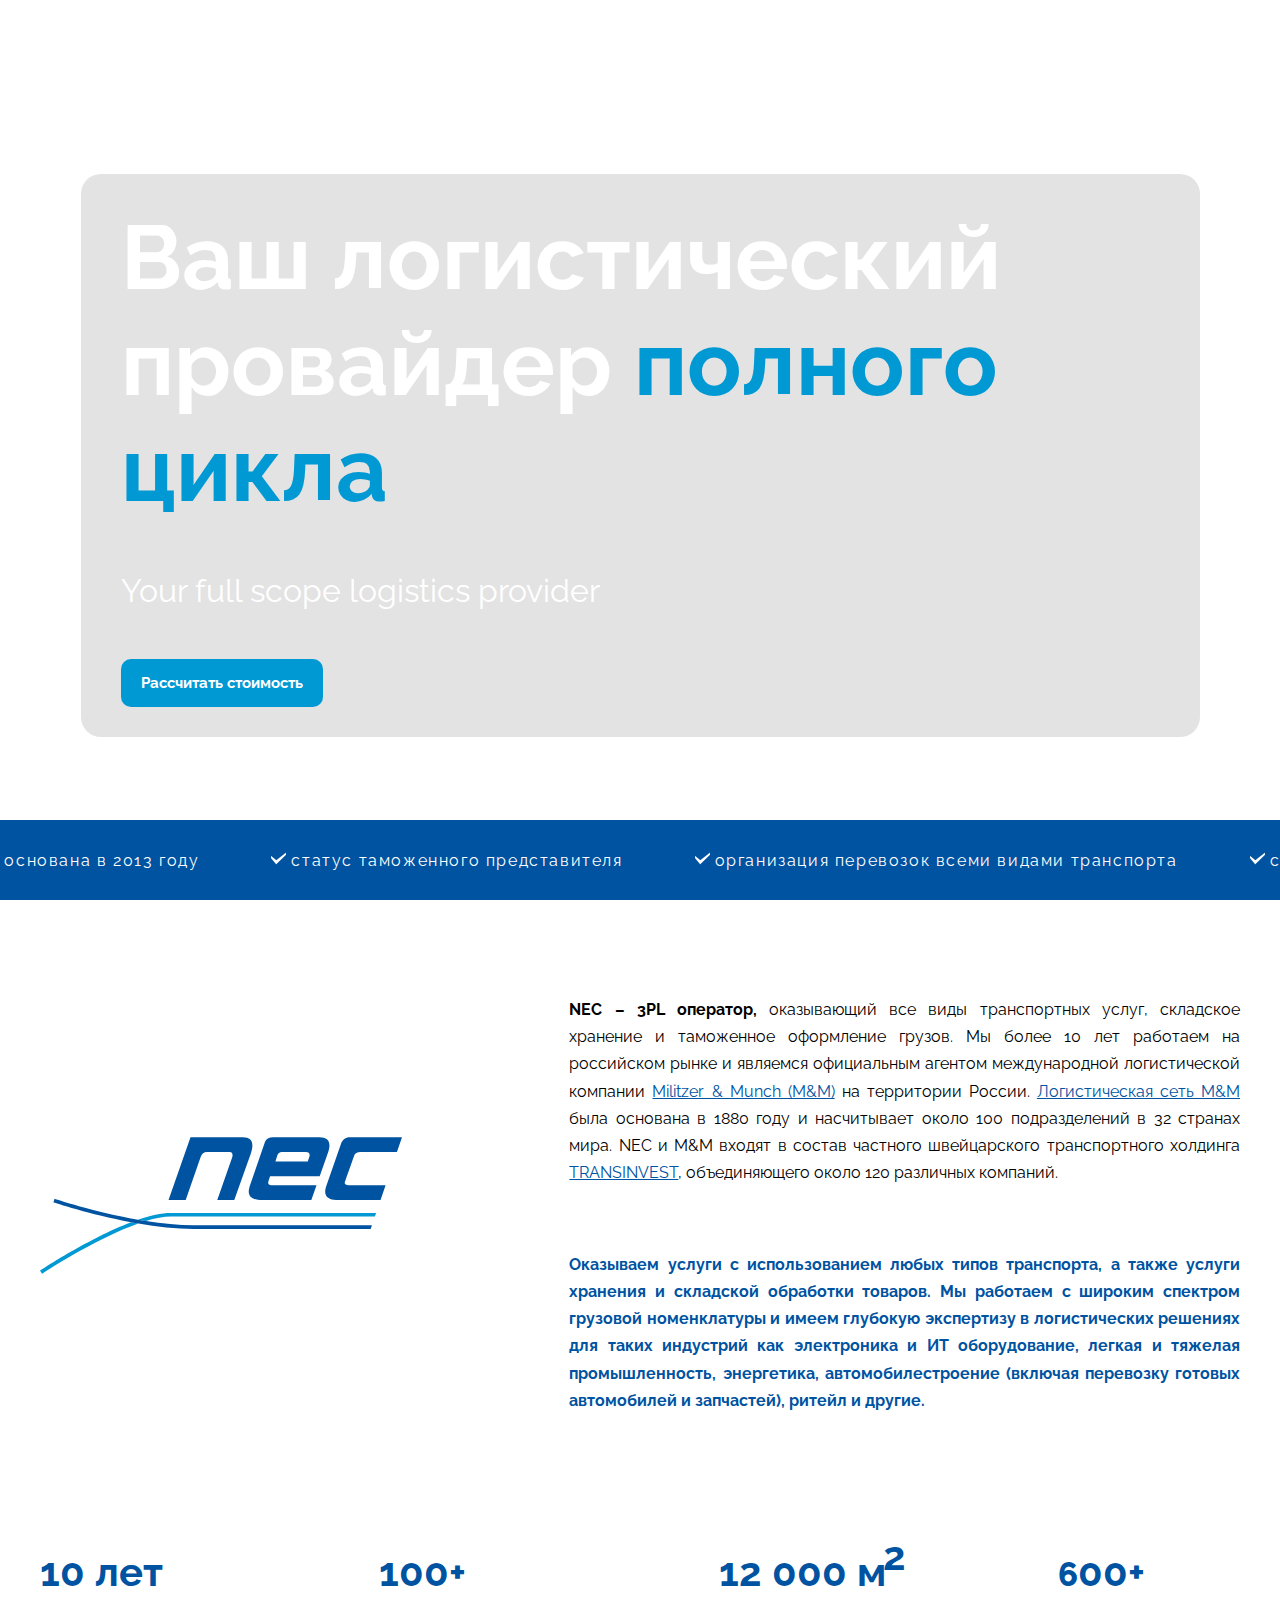
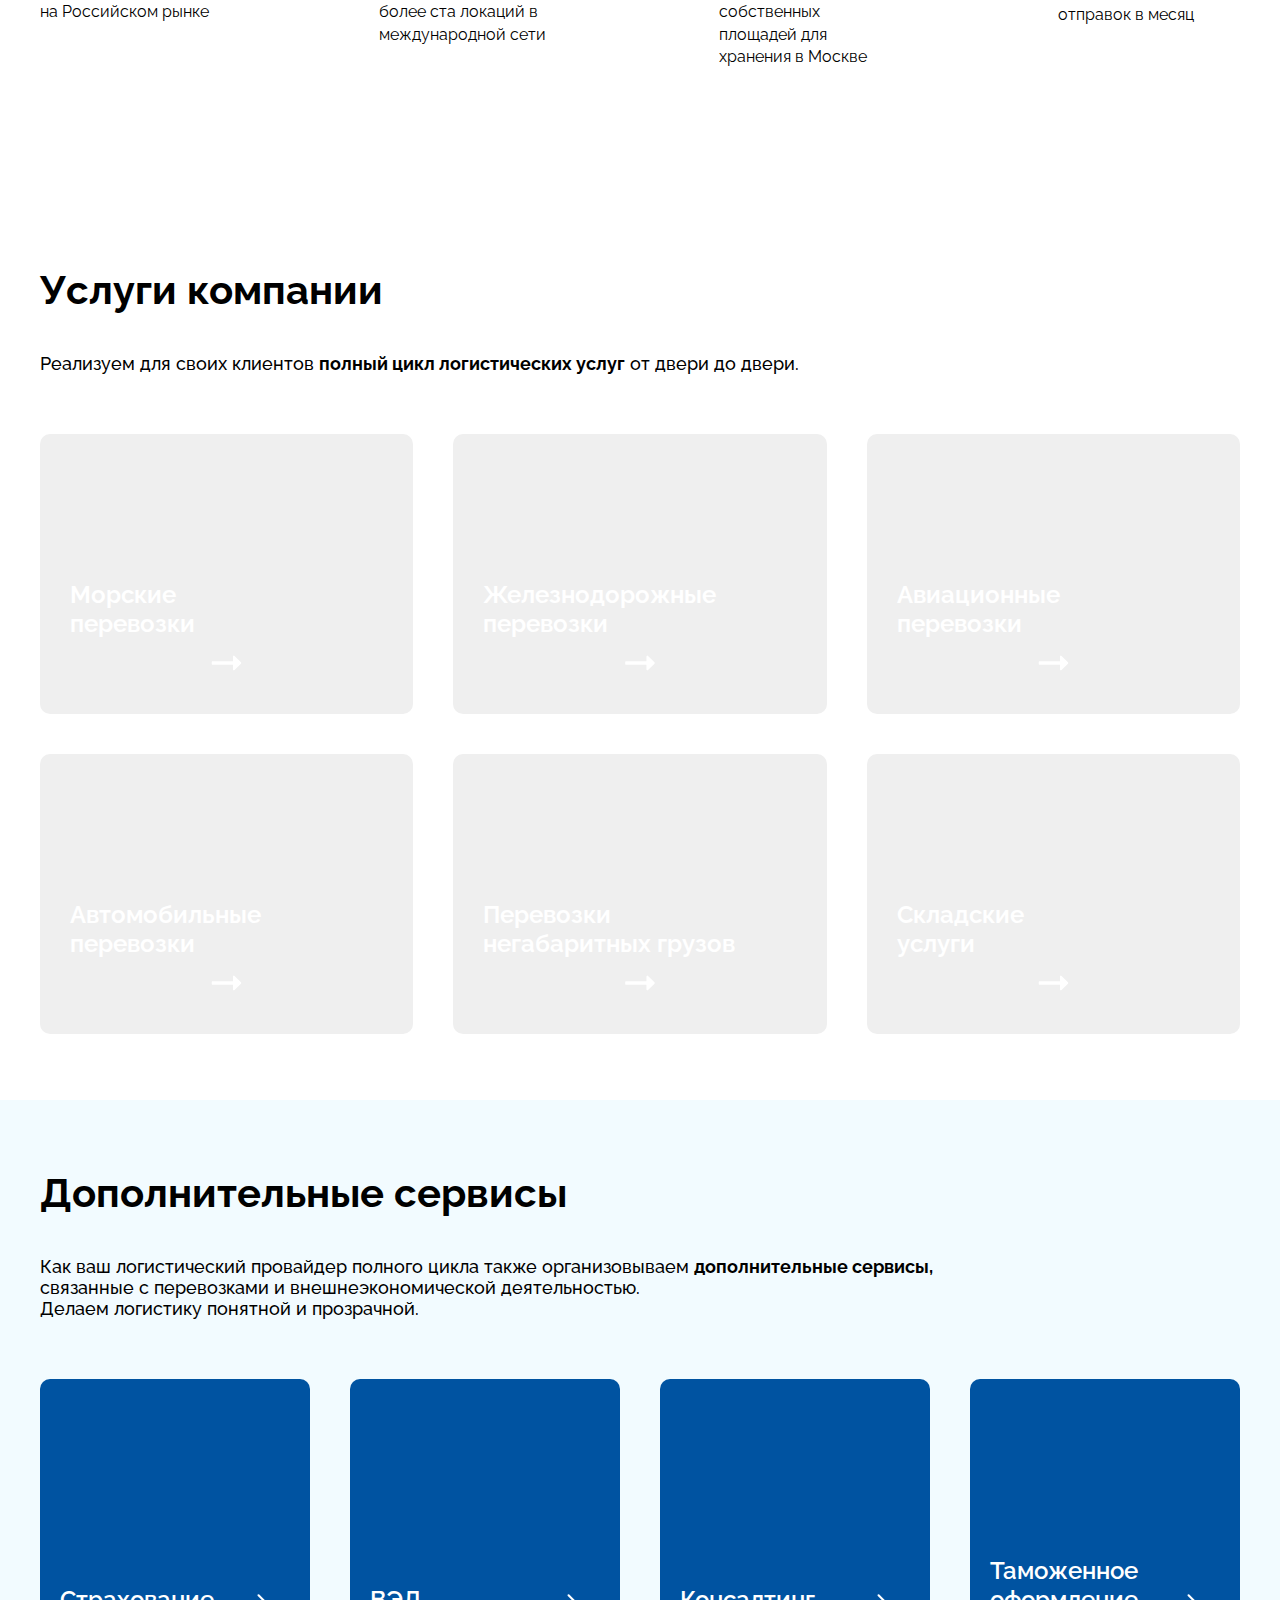
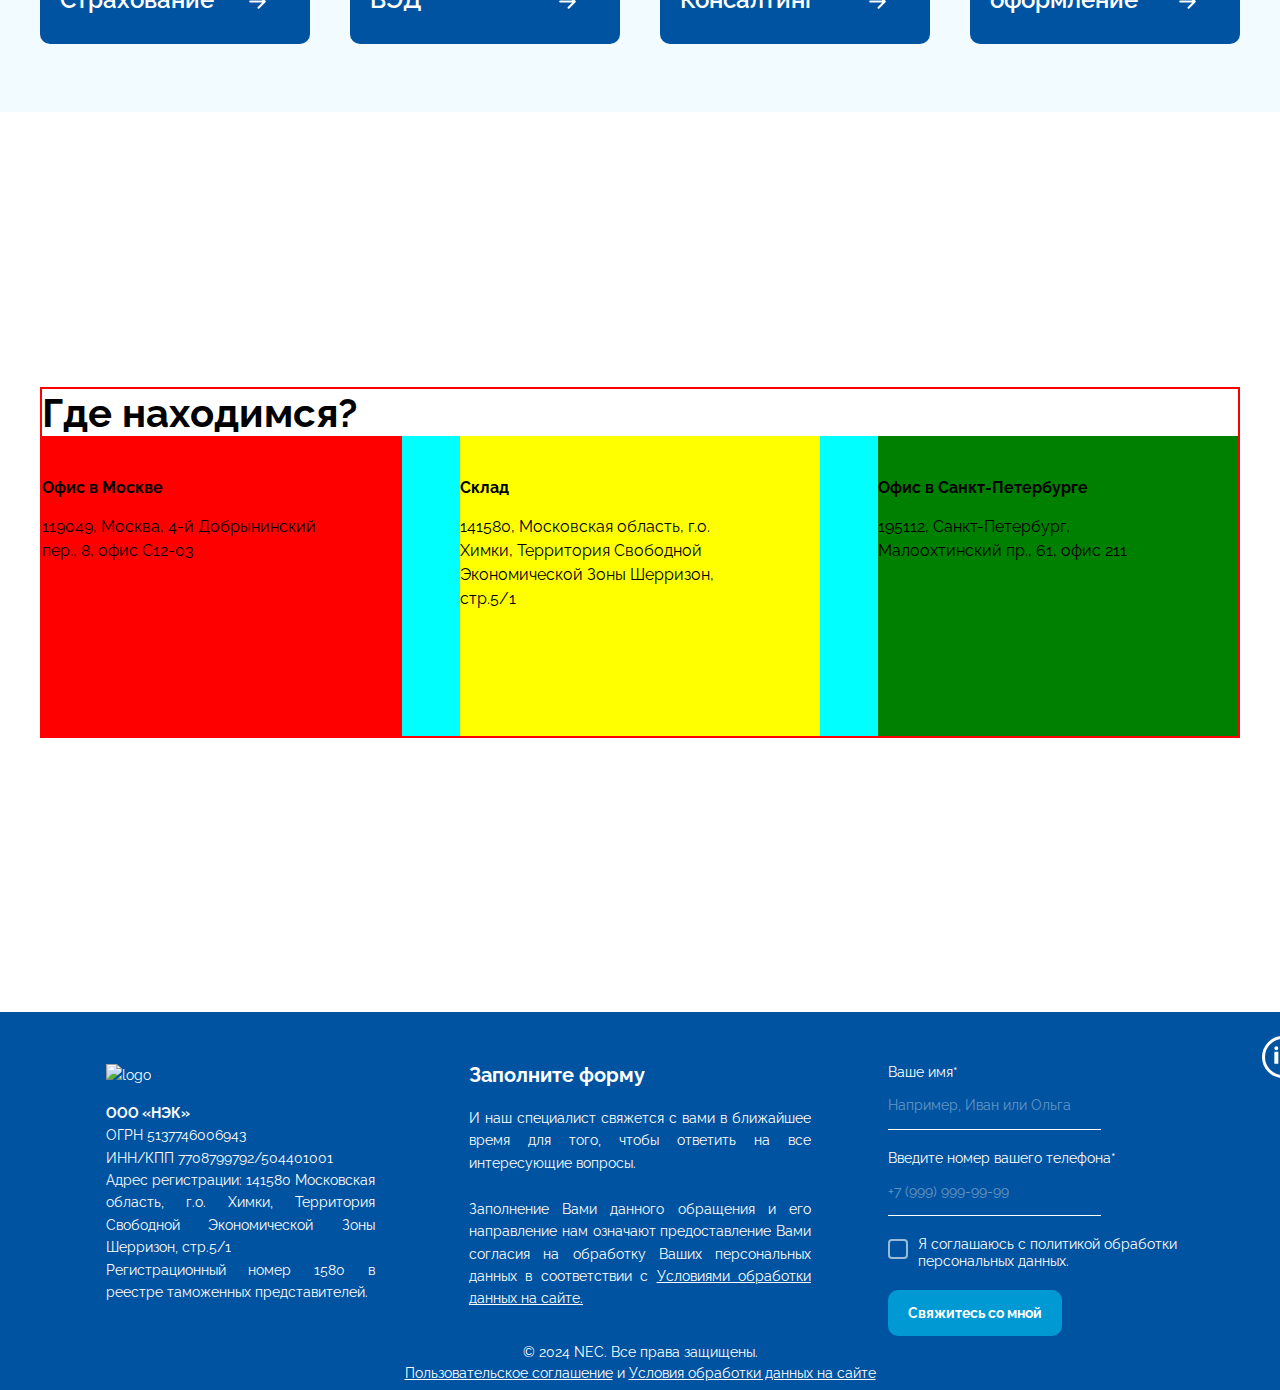
==== commit 07d4e206: "add footer with input" ====
--- a/index.html
+++ b/index.html
@@ -41,7 +41,7 @@
             </div>
           </div>
           <a class="center__career" href="#">Карьера</a>
-          <a class="center__contact" href="#">Контакты</a>
+          <a class="center__contact" href="index.html#contact">Контакты</a>
         </nav>
         <div class="header__right right">
           <button class="right__phone">+7 (495) 532-52-12</button>
@@ -131,17 +131,22 @@
                 транспортных услуг, складское хранение и таможенное оформление
                 грузов. Мы более 10 лет работаем на российском рынке и являемся
                 официальным агентом международной логистической компании
-                <a href="https://www.mumnet.com/">Militzer & Munch (M&M)</a> на
-                территории России.
+                <a href="https://www.mumnet.com/" target="_blank"
+                  >Militzer & Munch (M&M)</a
+                >
+                на территории России.
                 <a
                   href="https://www.mumnet.com/ru/%D0%BC%D0%B5%D1%81%D1%82%D0%B0"
-                  >Логистическая сеть M&M</a
+                  target="_blank"
+                >
+                  Логистическая сеть M&M</a
                 >
                 была основана в 1880 году и насчитывает около 100 подразделений
                 в 32 странах мира. NEC и M&M входят в состав частного
                 швейцарского транспортного холдинга
-                <a href="https://www.transinvest.ch/home/">TRANSINVEST</a>,
-                объединяющего около 120 различных компаний.
+                <a href="https://www.transinvest.ch/home/" target="_blank"
+                  >TRANSINVEST</a
+                >, объединяющего около 120 различных компаний.
               </p>
               <p style="color: #0053a1; font-weight: 700">
                 Оказываем услуги с использованием любых типов транспорта, а
@@ -183,27 +188,53 @@
             <div class="services__set">
               <button class="services__sea-freight set-btn">
                 <p>Морские перевозки</p>
-                <img class="arrow-right-svg" src="./img/arrow-right.svg" alt="" />
+                <img
+                  class="arrow-right-svg"
+                  src="./img/arrow-right.svg"
+                  alt=""
+                />
               </button>
               <button class="services__railway-freight set-btn">
                 <p>Железнодорожные перевозки</p>
-                <img class="arrow-right-svg" src="./img/arrow-right.svg" alt="" />
+                <img
+                  class="arrow-right-svg"
+                  src="./img/arrow-right.svg"
+                  alt=""
+                />
               </button>
               <button class="services__air-freight set-btn">
                 <p>Авиационные перевозки</p>
-                <img class="arrow-right-svg" src="./img/arrow-right.svg" alt="" />
+                <img
+                  class="arrow-right-svg"
+                  src="./img/arrow-right.svg"
+                  alt=""
+                />
               </button>
               <button class="services__road-freight set-btn">
                 <p>Автомобильные перевозки</p>
-                <img class="arrow-right-svg" src="./img/arrow-right.svg" alt="" />
-              </button>
-              <button class="services__oversized-cargoes-transportation set-btn">
+                <img
+                  class="arrow-right-svg"
+                  src="./img/arrow-right.svg"
+                  alt=""
+                />
+              </button>
+              <button
+                class="services__oversized-cargoes-transportation set-btn"
+              >
                 <p>Перевозки <span>негабаритных грузов</span></p>
-                <img class="arrow-right-svg" src="./img/arrow-right.svg" alt="" />
+                <img
+                  class="arrow-right-svg"
+                  src="./img/arrow-right.svg"
+                  alt=""
+                />
               </button>
               <button class="services__warehousing-services set-btn">
                 <p>Складские услуги</p>
-                <img class="arrow-right-svg" src="./img/arrow-right.svg" alt="" />
+                <img
+                  class="arrow-right-svg"
+                  src="./img/arrow-right.svg"
+                  alt=""
+                />
               </button>
             </div>
           </div>
@@ -233,9 +264,7 @@
                   alt=""
                 />
               </button>
-              <button
-                class="cards__foreignEconomicActivity cards-btn"
-              >
+              <button class="cards__foreignEconomicActivity cards-btn">
                 <p>ВЭД</p>
                 <img
                   class="arrow-right-additional-svg"
@@ -262,9 +291,127 @@
             </div>
           </div>
         </div>
+        <div class="content__contact contact" id="contact">
+          <div class="contact__info info-contact">
+            <h2>Где находимся?</h2>
+            <div class="info-contact__addresses addresses">
+              <div class="addresses__msk address-card">
+                <h3>
+                  <span>Офис в Москве</span>
+                  119049, Москва, 4-й Добрынинский пер., 8, офис С12-03
+                </h3>
+              </div>
+              <div class="addresses__warehouse address-card">
+                <h3>
+                  <span>Склад</span>
+                  141580, Московская область, г.о. Химки, Территория Свободной
+                  Экономической Зоны Шерризон, стр.5/1
+                </h3>
+              </div>
+              <div class="addresses__spb address-card">
+                <h3>
+                  <span>Офис в Санкт-Петербурге</span>
+                  195112, Санкт-Петербург, Малоохтинский пр., 61, офис 211
+                </h3>
+              </div>
+            </div>
+          </div>
+        </div>
       </main>
-      <footer class="footer">footer</footer>
+      <footer class="footer">
+        <div class="footer__upper upper-footer">
+          <div class="upper-footer__left">
+            <p>
+              <img
+                class="logo-footer-svg"
+                src="https://static.tildacdn.com/tild6330-6666-4530-a461-373734626135/logo-wh.svg"
+                alt="logo"
+              />
+              <span class="upper-footer__title-left">ООО «НЭК»</span>
+              <span>ОГРН 5137746006943</span>
+              <span>ИНН/КПП 7708799792/504401001</span>
+              <span>
+                Адрес регистрации: 141580 Московская область, г.о. Химки,
+                Территория Свободной Экономической Зоны Шерризон, стр.5/1
+              </span>
+              <span>
+                Регистрационный номер 1580 в реестре таможенных представителей.
+              </span>
+            </p>
+          </div>
+          <div class="upper-footer__center">
+            <p>
+              <span class="upper-footer__title-center">Заполните форму</span>
+              <span
+                >И наш специалист свяжется с вами в ближайшее время для того,
+                чтобы ответить на все интересующие вопросы.
+              </span>
+              <span class="upper-footer__paragraph"
+                >Заполнение Вами данного обращения и его направление нам
+                означают предоставление Вами согласия на обработку Ваших
+                персональных данных в соответствии с
+                <a href="#">Условиями обработки данных на сайте.</a>
+              </span>
+            </p>
+          </div>
+          <div class="upper-footer__right">
+            <form class="upper-footer__input input-form">
+              <div class="input-form__name">
+                <label class="input-label" for="input-name">Ваше имя*</label>
+                <input
+                  class="input-name"
+                  type="text"
+                  id="input-name"
+                  placeholder="Например, Иван или Ольга"
+                />
+              </div>
+              <div class="input-form__phone">
+                <label for="input-phone">Введите номер вашего телефона*</label>
+                <input
+                  class="input-phone"
+                  type="tel"
+                  id="input-phone"
+                  placeholder="+7 (999) 999-99-99"
+                />
+              </div>
+              <div class="input-form__checkbox">
+                <input class="checkbox" type="checkbox" id="confirm" />
+                <label class="checkbox-text" for="confirm">
+                  Я соглашаюсь с политикой обработки персональных данных.
+                </label>
+              </div>
+              <button class="input-form__btn" type="button">Свяжитесь со мной</button>
+              <!-- <button>Свяжитесь со мной</button> -->
+            </form>
+            <div class="upper-footer__linkedin linkedin">
+              <div class="linkedin-circle">
+                <a
+                  href="https://www.linkedin.com/company/nec-llc/"
+                  target="_blank"
+                >
+                  <img
+                    class="linkedin-svg"
+                    src="img/linkedin.svg"
+                    alt="linkedin"
+                    srcset=""
+                  />
+                </a>
+              </div>
+            </div>
+          </div>
+        </div>
+        <div class="footer__bottom">
+          <h4>© 2024 NEC. Все права защищены.</h4>
+          <h4>
+            <a href="#">Пользовательское соглашение</a> и
+            <a href="#">Условия обработки данных на сайте</a>
+          </h4>
+        </div>
+      </footer>
     </div>
     <script type="module" src="index.js"></script>
+    <!-- Для "нормального" ввода номера в input -->
+    <script src="https://unpkg.com/imask"></script>
+    <!--  -->
   </body>
 </html>
--- a/styles.css
+++ b/styles.css
@@ -10,6 +10,15 @@
 button {
   cursor: pointer;
 }
+
+input {
+  outline: none;
+}
+
+/* input[type="radio"],
+input[type="checkbox"] {
+  accent-color: #0053a1;
+} */
 
 .wrapper {
   width: 100%;
@@ -790,6 +799,94 @@
 }
 
 /*  */
+/* CONTENT__CONTACT */
+/*  */
+
+.content__contact {
+  width: 100%;
+  height: 100vh;
+  display: flex;
+  justify-content: center;
+  align-items: center;
+}
+
+.contact__info {
+  width: 1200px;
+  /* height: 100%; */
+  display: flex;
+  flex-direction: column;
+
+  border: 2px solid red;
+}
+
+.contact__info > h2 {
+  margin-top: 0;
+  font-size: 40px;
+  font-weight: 700;
+}
+
+.info-contact__addresses {
+  width: 100%;
+  height: 300px;
+  display: flex;
+  flex-direction: row;
+  justify-content: space-between;
+  align-items: flex-start;
+
+  background-color: aqua;
+}
+
+.address-card {
+  width: 360px;
+  height: 100%;
+  display: flex;
+  flex-direction: column;
+  flex-wrap: nowrap;
+  justify-content: space-between;
+  align-items: flex-start;
+  /* text-align: justify; */
+}
+
+.address-card > h3 > span {
+  display: block;
+  margin-bottom: 15px;
+  font-weight: 700;
+}
+
+.address-card > h3 {
+  width: 300px;
+  padding-top: 40px;
+  font-size: 16px;
+  font-weight: 400;
+  line-height: 1.5em;
+}
+
+.test-map {
+  height: 500px;
+}
+
+.addresses__msk {
+  display: flex;
+  flex-direction: column;
+
+  background-color: red;
+}
+
+.addresses__warehouse {
+  display: flex;
+  flex-direction: column;
+
+  background-color: yellow;
+}
+
+.addresses__spb {
+  display: flex;
+  flex-direction: column;
+
+  background-color: green;
+}
+
+/*  */
 /* OVERLAY & MODAL */
 /*  */
 
@@ -1111,20 +1208,280 @@
 
 .footer {
   width: 100%;
-  height: 10vh;
+  height: 42vh;
+  display: flex;
+  flex-direction: column;
+  justify-content: center;
+  align-items: center;
+  color: #ffff;
+  background-color: #0053a1;
+}
+
+.footer__upper {
+  /* width: 100%; */
+  width: 1200px;
+  height: 90%;
   display: flex;
   flex-direction: row;
+  justify-content: space-between;
+  align-items: center;
+  margin-top: 3.5em;
+
+  /* background-color: black; */
+}
+
+.footer__upper p {
+  width: 269px;
+  font-size: 14px;
+  font-weight: 400;
+  line-height: 1.5em;
+
+  text-align: justify;
+}
+
+.footer__upper p > span {
+  display: block;
+}
+
+.upper-footer__left {
+  width: 33.33%;
+  height: 100%;
+  display: flex;
+  flex-direction: column;
+  justify-content: flex-end;
+  align-items: center;
+  flex: 1 0 auto;
+
+  /* background-color: red; */
+}
+
+.upper-footer__left > p,
+.upper-footer__center > p {
+  height: 100%;
+  line-height: 1.6em;
+}
+
+.upper-footer__title-left {
+  font-size: 14px;
+  font-weight: 700;
+}
+
+.logo-footer-svg {
+  width: 140px;
+  height: 53px;
+  margin-bottom: 15px;
+}
+
+.upper-footer__center {
+  width: 33.33%;
+  height: 100%;
+  display: flex;
+  flex-direction: column;
+  justify-content: flex-end;
+  align-items: center;
+  flex: 1 0 auto;
+
+  /* background-color: orange; */
+}
+
+.upper-footer__title-center {
+  font-size: 20px;
+  font-weight: 700;
+  margin-bottom: 1em;
+}
+
+.upper-footer__paragraph {
+  margin-top: 1.7em;
+}
+
+.upper-footer__center > p {
+  width: 342px;
+}
+
+.upper-footer__center > p > span > a {
+  color: #ffff;
+}
+
+.upper-footer__center > p > span > a:hover {
+  color: black;
+}
+
+.upper-footer__right {
+  position: relative;
+  width: 33.33%;
+  height: 100%;
+  display: flex;
+  flex-direction: column;
+  justify-content: flex-end;
+  align-items: center;
+  flex: 1 0 auto;
+
+  /* background-color: green; */
+}
+
+.upper-footer__input {
+  height: 100%;
+  display: flex;
+  flex-direction: column;
+  justify-content: flex-end;
+  align-items: flex-start;
+  font-size: 14px;
+}
+
+.input-label {
+  padding-bottom: 5px;
+}
+
+.input-form__name {
+  width: 100%;
+}
+
+.input-name,
+.input-phone {
+  width: 70%;
+  height: 50px;
+  display: flex;
+  flex-direction: column;
+  font-size: 14px;
+  border-bottom: 1px solid #ffff;
+  background-color: transparent;
+  color: #ffff;
+}
+
+.input-name::placeholder,
+.input-phone::placeholder {
+  color: rgba(255, 255, 255, 0.4);
+}
+
+.input-form__phone {
+  width: 100%;
+  margin-top: 20px;
+}
+
+/* CUSTOM CHECKBOX */
+.input-form__checkbox {
+  margin-top: 20px;
+  width: fit-content;
+  display: flex;
   justify-content: center;
   align-items: center;
+  align-items: flex-start;
+  user-select: none;
+}
+
+.checkbox {
+  appearance: none;
+  position: relative;
+  width: 20px;
+  height: 20px;
+  margin-top: 3px;
+  border: 2px solid rgba(255, 255, 255, 0.6);
+  border-radius: 4px;
+  background: transparent;
+  cursor: pointer;
+}
+
+.checkbox::after {
+  content: "\2714";
+  position: absolute;
+  width: 0px;
+  height: 0px;
+  top: -2.5px;
+  left: 2.5px;
+  font-size: 15px;
+  color: #ffff;
+  display: none;
+}
+
+.checkbox:checked {
+  border-color: white;
+}
+
+.checkbox:checked::after {
+  display: block;
+}
+
+.checkbox-text {
+  width: 285px;
+  padding-left: 10px;
   font-size: 14px;
+  line-height: 1.2em;
+  cursor: pointer;
+}
+/*  */
+
+.input-form__btn {
+  margin-top: 20px;
+  padding: 15px 20px;
+  border-radius: 10px;
+  font-size: 14px;
+  font-weight: 700;
   color: #ffff;
-  /* background-color: rgba(0, 0, 0, 0.9); */
-  background-color: #0053a1;
+  background-color: #0099d4;
+  transition: color 0.5s, background-color 0.5s;
+}
+
+.input-form__btn:hover {
+  color: #0099d4;
+  background-color: white;
+  transition: color 0.5s, background-color 0.5s;
+}
+
+/* LINKEDIN */
+.upper-footer__linkedin {
+  position: absolute;
+  top: -30px;
+  top: -1.8em;
+  right: -4em;
+
+  /* background-color: blueviolet; */
+}
+
+.linkedin-circle {
+  border: 3px solid white;
+  padding: 0 2px;
+  border-radius: 100%;
+  background-color: transparent;
+}
+
+.linkedin-svg {
+  width: 32px;
+  height: 32px;
+}
+/*  */
+
+.footer__bottom {
+  width: 100%;
+  height: 10%;
+  display: flex;
+  flex-direction: column;
+  justify-content: flex-end;
+  align-items: center;
+  margin-top: 10px;
+  margin-bottom: 10px;
+}
+
+.footer__bottom > h4 {
+  font-size: 14px;
+  font-weight: 400;
+  line-height: 1.5em;
+}
+
+.footer__bottom > h4 > a {
+  color: #ffff;
+}
+
+.footer__bottom > h4 > a:hover {
+  color: black;
 }
 
 /*  */
 /* ANIMATIONS */
 /*  */
+
+.add-border {
+  border: 1px solid red;
+}
 
 @keyframes marquee {
   0% {
